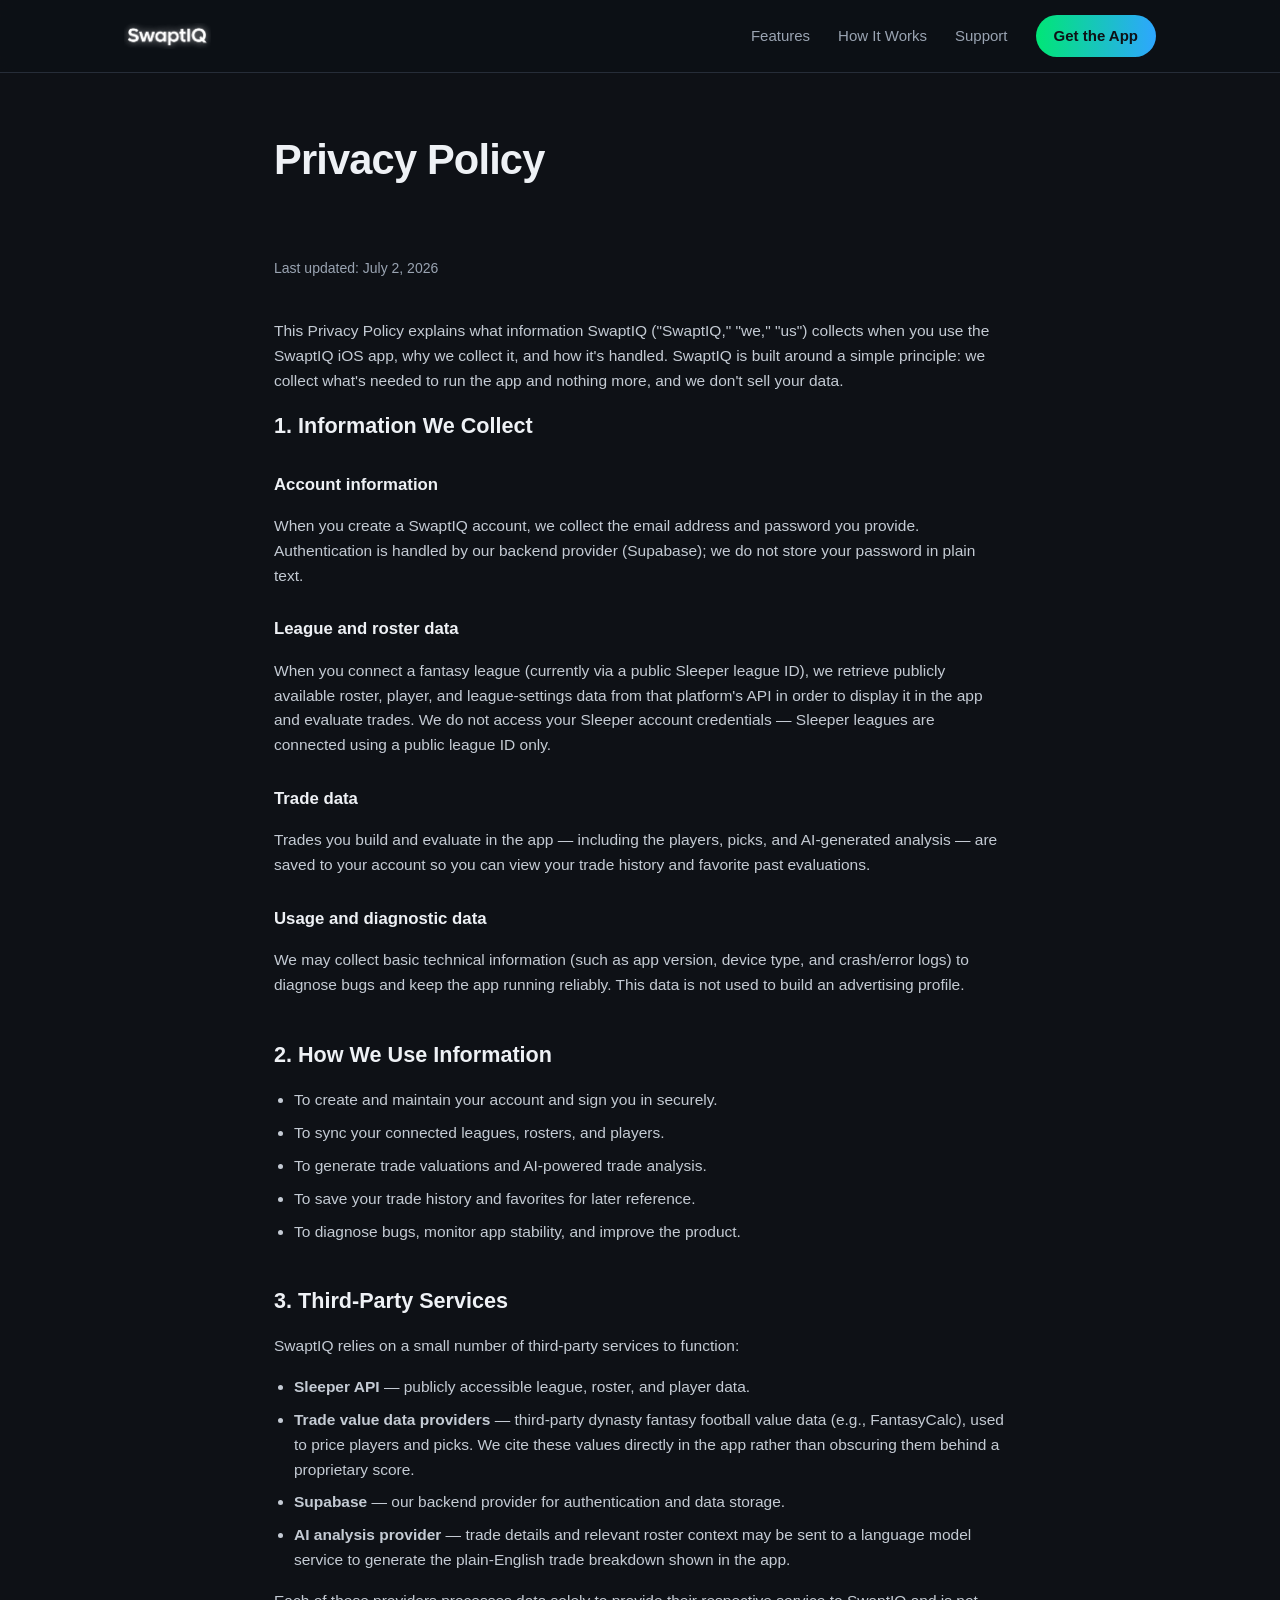
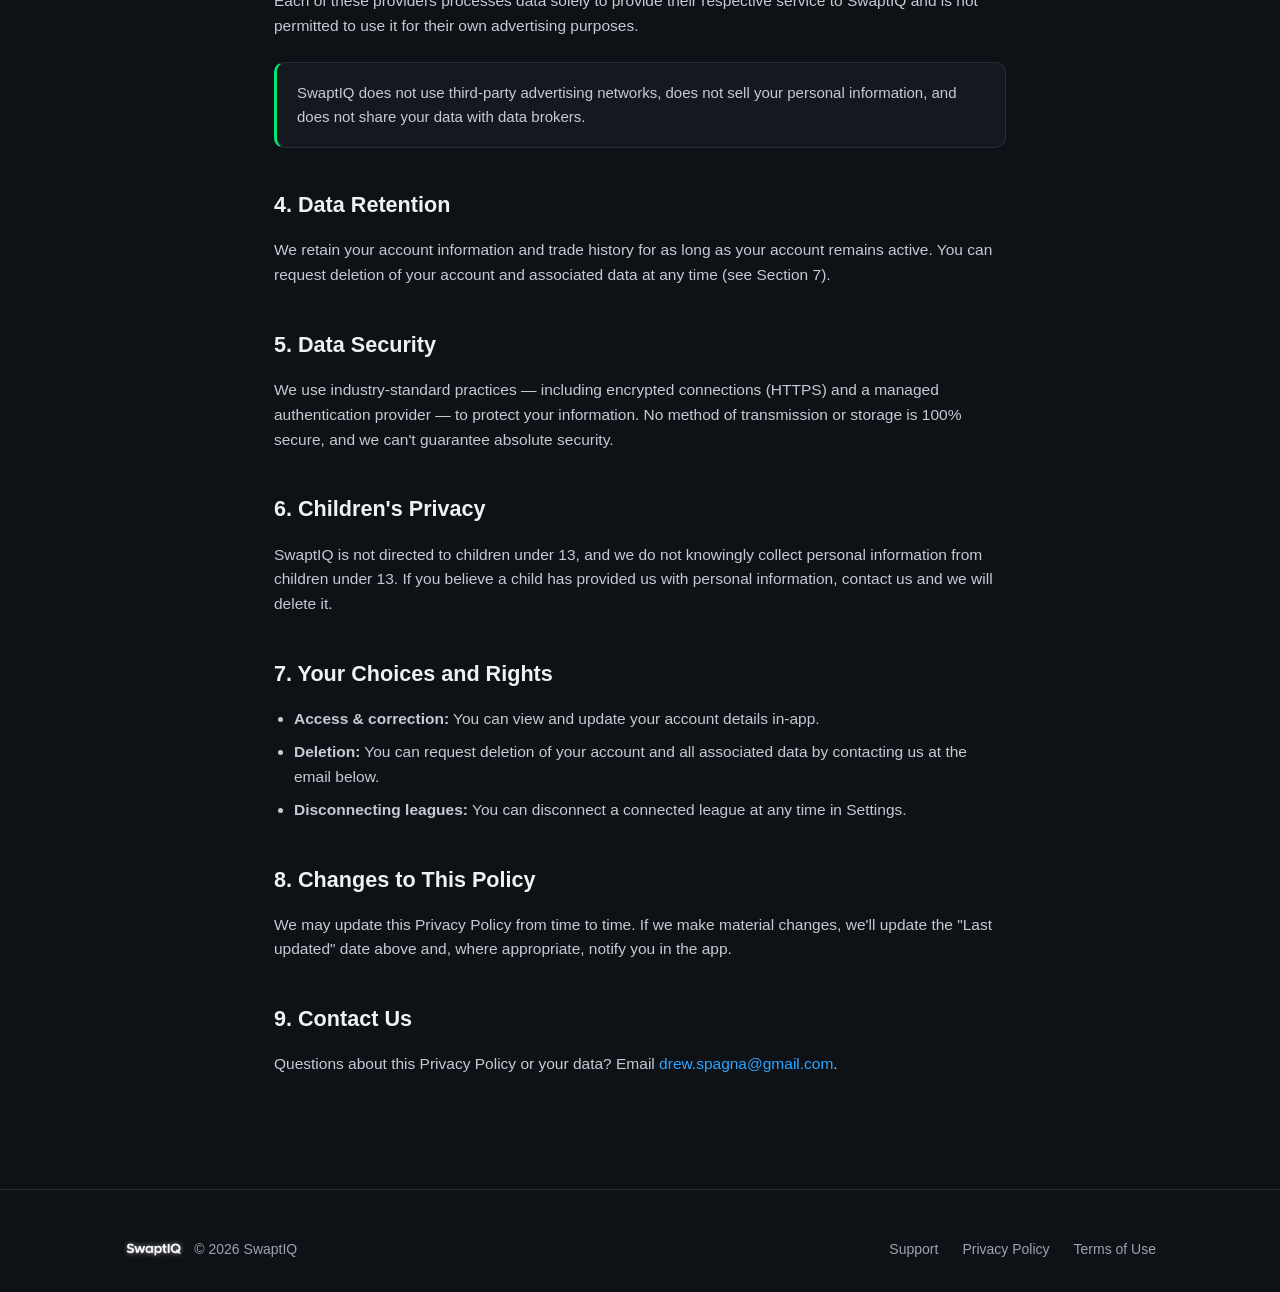
==== privacy.html @ cca64f05 "Initial site: landing, privacy, terms, support" ====
<!DOCTYPE html>
<html lang="en">
<head>
<meta charset="UTF-8">
<meta name="viewport" content="width=device-width, initial-scale=1.0">
<title>Privacy Policy — SwaptIQ</title>
<meta name="description" content="SwaptIQ's privacy policy: what data we collect, why, and how it's used.">
<link rel="icon" type="image/png" href="assets/favicon-32.png">
<link rel="apple-touch-icon" href="assets/apple-touch-icon.png">
<link rel="stylesheet" href="assets/style.css">
</head>
<body class="content-page">

<header class="site-header">
  <div class="wrap">
    <a class="brand" href="index.html">
      <img src="assets/logo-700.png" alt="SwaptIQ">
    </a>
    <nav class="nav-links">
      <a href="index.html#features">Features</a>
      <a href="index.html#how-it-works">How It Works</a>
      <a href="support.html">Support</a>
      <a href="index.html#download" class="cta">Get the App</a>
    </nav>
  </div>
</header>

<main>
  <section class="hero">
    <div class="wrap">
      <h1>Privacy Policy</h1>
    </div>
  </section>

  <div class="legal">
    <p class="updated">Last updated: July 2, 2026</p>

    <p>This Privacy Policy explains what information SwaptIQ ("SwaptIQ," "we," "us") collects when you use the SwaptIQ iOS app, why we collect it, and how it's handled. SwaptIQ is built around a simple principle: we collect what's needed to run the app and nothing more, and we don't sell your data.</p>

    <h2>1. Information We Collect</h2>

    <h3>Account information</h3>
    <p>When you create a SwaptIQ account, we collect the email address and password you provide. Authentication is handled by our backend provider (Supabase); we do not store your password in plain text.</p>

    <h3>League and roster data</h3>
    <p>When you connect a fantasy league (currently via a public Sleeper league ID), we retrieve publicly available roster, player, and league-settings data from that platform's API in order to display it in the app and evaluate trades. We do not access your Sleeper account credentials — Sleeper leagues are connected using a public league ID only.</p>

    <h3>Trade data</h3>
    <p>Trades you build and evaluate in the app — including the players, picks, and AI-generated analysis — are saved to your account so you can view your trade history and favorite past evaluations.</p>

    <h3>Usage and diagnostic data</h3>
    <p>We may collect basic technical information (such as app version, device type, and crash/error logs) to diagnose bugs and keep the app running reliably. This data is not used to build an advertising profile.</p>

    <h2>2. How We Use Information</h2>
    <ul>
      <li>To create and maintain your account and sign you in securely.</li>
      <li>To sync your connected leagues, rosters, and players.</li>
      <li>To generate trade valuations and AI-powered trade analysis.</li>
      <li>To save your trade history and favorites for later reference.</li>
      <li>To diagnose bugs, monitor app stability, and improve the product.</li>
    </ul>

    <h2>3. Third-Party Services</h2>
    <p>SwaptIQ relies on a small number of third-party services to function:</p>
    <ul>
      <li><strong>Sleeper API</strong> — publicly accessible league, roster, and player data.</li>
      <li><strong>Trade value data providers</strong> — third-party dynasty fantasy football value data (e.g., FantasyCalc), used to price players and picks. We cite these values directly in the app rather than obscuring them behind a proprietary score.</li>
      <li><strong>Supabase</strong> — our backend provider for authentication and data storage.</li>
      <li><strong>AI analysis provider</strong> — trade details and relevant roster context may be sent to a language model service to generate the plain-English trade breakdown shown in the app.</li>
    </ul>
    <p>Each of these providers processes data solely to provide their respective service to SwaptIQ and is not permitted to use it for their own advertising purposes.</p>

    <div class="callout">
      SwaptIQ does not use third-party advertising networks, does not sell your personal information, and does not share your data with data brokers.
    </div>

    <h2>4. Data Retention</h2>
    <p>We retain your account information and trade history for as long as your account remains active. You can request deletion of your account and associated data at any time (see Section 7).</p>

    <h2>5. Data Security</h2>
    <p>We use industry-standard practices — including encrypted connections (HTTPS) and a managed authentication provider — to protect your information. No method of transmission or storage is 100% secure, and we can't guarantee absolute security.</p>

    <h2>6. Children's Privacy</h2>
    <p>SwaptIQ is not directed to children under 13, and we do not knowingly collect personal information from children under 13. If you believe a child has provided us with personal information, contact us and we will delete it.</p>

    <h2>7. Your Choices and Rights</h2>
    <ul>
      <li><strong>Access &amp; correction:</strong> You can view and update your account details in-app.</li>
      <li><strong>Deletion:</strong> You can request deletion of your account and all associated data by contacting us at the email below.</li>
      <li><strong>Disconnecting leagues:</strong> You can disconnect a connected league at any time in Settings.</li>
    </ul>

    <h2>8. Changes to This Policy</h2>
    <p>We may update this Privacy Policy from time to time. If we make material changes, we'll update the "Last updated" date above and, where appropriate, notify you in the app.</p>

    <h2>9. Contact Us</h2>
    <p>Questions about this Privacy Policy or your data? Email <a href="mailto:drew.spagna@gmail.com">drew.spagna@gmail.com</a>.</p>
  </div>
</main>

<footer class="site-footer">
  <div class="wrap">
    <div class="footer-brand">
      <img src="assets/logo-700.png" alt="SwaptIQ">
      <span>© <span id="year"></span> SwaptIQ</span>
    </div>
    <div class="footer-links">
      <a href="support.html">Support</a>
      <a href="privacy.html">Privacy Policy</a>
      <a href="terms.html">Terms of Use</a>
    </div>
  </div>
</footer>

<script>document.getElementById('year').textContent = new Date().getFullYear();</script>
</body>
</html>
---- assets/style.css ----
/* SwaptIQ — shared site theme
   Palette pulled from Swaptiq/Views/BrandTheme.swift:
   ink #0E1116, green #00E676, cyan #2EA6FF */

:root {
  --ink: #0e1116;
  --ink-2: #141920;
  --ink-3: #1b212a;
  --line: #262d38;
  --text: #eef1f5;
  --text-dim: #9aa4b2;
  --green: #00e676;
  --cyan: #2ea6ff;
  --radius: 16px;
  --max: 1080px;
}

* { box-sizing: border-box; }

html { scroll-behavior: smooth; }

body {
  margin: 0;
  background: var(--ink);
  color: var(--text);
  font-family: -apple-system, BlinkMacSystemFont, "Segoe UI", Inter, Roboto, Helvetica, Arial, sans-serif;
  line-height: 1.6;
  -webkit-font-smoothing: antialiased;
}

a { color: var(--cyan); text-decoration: none; }
a:hover { text-decoration: underline; }

.wrap {
  max-width: var(--max);
  margin: 0 auto;
  padding: 0 24px;
}

.gradient-text {
  background: linear-gradient(90deg, var(--green), var(--cyan));
  -webkit-background-clip: text;
  background-clip: text;
  color: transparent;
}

/* Header */
.site-header {
  position: sticky;
  top: 0;
  z-index: 20;
  background: rgba(14, 17, 22, 0.85);
  backdrop-filter: saturate(140%) blur(10px);
  border-bottom: 1px solid var(--line);
}

.site-header .wrap {
  display: flex;
  align-items: center;
  justify-content: space-between;
  height: 72px;
}

.brand {
  display: flex;
  align-items: center;
  gap: 10px;
}

.brand img {
  height: 26px;
  width: auto;
  display: block;
}

.nav-links {
  display: flex;
  align-items: center;
  gap: 28px;
}

.nav-links a {
  color: var(--text-dim);
  font-size: 15px;
  font-weight: 500;
}

.nav-links a:hover { color: var(--text); text-decoration: none; }

.nav-links a.cta {
  color: var(--ink);
  background: linear-gradient(90deg, var(--green), var(--cyan));
  padding: 9px 18px;
  border-radius: 999px;
  font-weight: 700;
}
.nav-links a.cta:hover { opacity: .9; text-decoration: none; }

.menu-toggle { display: none; }

/* Hero */
.hero {
  position: relative;
  padding: 96px 0 72px;
  text-align: center;
  overflow: hidden;
  background-image:
    radial-gradient(60% 60% at 50% 0%, rgba(0,230,118,0.10) 0%, rgba(0,230,118,0) 70%),
    url("aurora-dark.webp");
  background-size: cover;
  background-position: top center;
}

.eyebrow {
  display: inline-block;
  font-size: 13px;
  font-weight: 700;
  letter-spacing: 0.08em;
  text-transform: uppercase;
  color: var(--green);
  border: 1px solid rgba(0,230,118,0.35);
  background: rgba(0,230,118,0.08);
  padding: 6px 14px;
  border-radius: 999px;
  margin-bottom: 24px;
}

.hero h1 {
  font-size: clamp(2.2rem, 5vw, 3.6rem);
  line-height: 1.1;
  font-weight: 800;
  margin: 0 0 20px;
  letter-spacing: -0.02em;
}

.hero p.sub {
  font-size: clamp(1.05rem, 2vw, 1.25rem);
  color: var(--text-dim);
  max-width: 640px;
  margin: 0 auto 36px;
}

.btn-row {
  display: flex;
  gap: 16px;
  justify-content: center;
  flex-wrap: wrap;
  margin-bottom: 20px;
}

.btn {
  display: inline-flex;
  align-items: center;
  gap: 8px;
  padding: 14px 26px;
  border-radius: 12px;
  font-weight: 700;
  font-size: 16px;
}

.btn-primary {
  background: linear-gradient(90deg, var(--green), var(--cyan));
  color: var(--ink);
}
.btn-primary:hover { text-decoration: none; opacity: .92; }

.btn-secondary {
  background: transparent;
  color: var(--text);
  border: 1px solid var(--line);
}
.btn-secondary:hover { text-decoration: none; border-color: var(--cyan); }

.hero-note {
  color: var(--text-dim);
  font-size: 14px;
}

/* Sections */
section { padding: 72px 0; }

.section-head {
  text-align: center;
  max-width: 640px;
  margin: 0 auto 48px;
}

.section-head h2 {
  font-size: clamp(1.7rem, 3vw, 2.3rem);
  margin: 0 0 14px;
  font-weight: 800;
  letter-spacing: -0.01em;
}

.section-head p {
  color: var(--text-dim);
  margin: 0;
}

.grid-3 {
  display: grid;
  grid-template-columns: repeat(3, 1fr);
  gap: 20px;
}

.grid-2 {
  display: grid;
  grid-template-columns: repeat(2, 1fr);
  gap: 20px;
}

.card {
  background: var(--ink-2);
  border: 1px solid var(--line);
  border-radius: var(--radius);
  padding: 28px;
}

.card .icon {
  width: 44px;
  height: 44px;
  border-radius: 12px;
  display: flex;
  align-items: center;
  justify-content: center;
  font-size: 22px;
  margin-bottom: 16px;
  background: linear-gradient(135deg, rgba(0,230,118,0.18), rgba(46,166,255,0.18));
  border: 1px solid rgba(0,230,118,0.25);
}

.card h3 {
  margin: 0 0 10px;
  font-size: 18px;
  font-weight: 700;
}

.card p {
  margin: 0;
  color: var(--text-dim);
  font-size: 15px;
}

/* How it works / steps */
.steps {
  counter-reset: step;
  display: grid;
  grid-template-columns: repeat(3, 1fr);
  gap: 20px;
}

.step {
  position: relative;
  padding: 28px 24px 24px;
  background: var(--ink-2);
  border: 1px solid var(--line);
  border-radius: var(--radius);
}

.step .num {
  display: inline-flex;
  align-items: center;
  justify-content: center;
  width: 34px;
  height: 34px;
  border-radius: 50%;
  font-weight: 800;
  color: var(--ink);
  background: linear-gradient(90deg, var(--green), var(--cyan));
  margin-bottom: 16px;
}

.step h3 { margin: 0 0 8px; font-size: 17px; }
.step p { margin: 0; color: var(--text-dim); font-size: 15px; }

/* Trust band */
.trust {
  border-top: 1px solid var(--line);
  border-bottom: 1px solid var(--line);
  background: var(--ink-2);
}

.trust .wrap {
  display: flex;
  align-items: center;
  gap: 28px;
  flex-wrap: wrap;
  justify-content: center;
  text-align: center;
}

.trust-item {
  color: var(--text-dim);
  font-size: 14px;
  display: flex;
  align-items: center;
  gap: 8px;
}

.trust-item strong { color: var(--text); }

/* CTA band */
.cta-band {
  text-align: center;
  padding: 80px 0;
}

.cta-band h2 {
  font-size: clamp(1.6rem, 3vw, 2.2rem);
  margin: 0 0 16px;
  font-weight: 800;
}

.cta-band p { color: var(--text-dim); margin: 0 0 32px; }

/* Legal / content pages */
.content-page .hero {
  padding: 64px 0 40px;
  background-image: none;
  text-align: left;
}

.content-page .hero .wrap { max-width: 780px; }

.content-page h1 { font-size: clamp(2rem, 4vw, 2.6rem); }

.legal {
  max-width: 780px;
  margin: 0 auto;
  padding: 0 24px 96px;
}

.legal .updated {
  color: var(--text-dim);
  font-size: 14px;
  margin-bottom: 40px;
}

.legal h2 {
  font-size: 1.35rem;
  margin: 40px 0 14px;
  font-weight: 700;
}

.legal h2:first-of-type { margin-top: 0; }

.legal h3 {
  font-size: 1.05rem;
  margin: 28px 0 10px;
}

.legal p, .legal li {
  color: #c4cbd4;
  font-size: 15.5px;
}

.legal ul { padding-left: 20px; }
.legal li { margin-bottom: 8px; }

.legal a { color: var(--cyan); }

.callout {
  background: var(--ink-2);
  border: 1px solid var(--line);
  border-left: 3px solid var(--green);
  border-radius: 10px;
  padding: 18px 20px;
  margin: 24px 0;
  font-size: 15px;
  color: #c4cbd4;
}

/* Support page */
.faq-item {
  background: var(--ink-2);
  border: 1px solid var(--line);
  border-radius: var(--radius);
  padding: 22px 26px;
  margin-bottom: 14px;
}

.faq-item h3 {
  margin: 0 0 8px;
  font-size: 17px;
}

.faq-item p {
  margin: 0;
  color: var(--text-dim);
  font-size: 15px;
}

.contact-card {
  background: linear-gradient(135deg, rgba(0,230,118,0.10), rgba(46,166,255,0.10));
  border: 1px solid rgba(0,230,118,0.25);
  border-radius: var(--radius);
  padding: 36px;
  text-align: center;
}

.contact-card h2 { margin: 0 0 10px; }
.contact-card p { color: var(--text-dim); margin: 0 0 24px; }

/* Footer */
.site-footer {
  border-top: 1px solid var(--line);
  padding: 48px 0 32px;
}

.site-footer .wrap {
  display: flex;
  align-items: center;
  justify-content: space-between;
  flex-wrap: wrap;
  gap: 20px;
}

.footer-brand {
  display: flex;
  align-items: center;
  gap: 10px;
  color: var(--text-dim);
  font-size: 14px;
}

.footer-brand img { height: 18px; }

.footer-links {
  display: flex;
  gap: 24px;
  flex-wrap: wrap;
}

.footer-links a {
  color: var(--text-dim);
  font-size: 14px;
}
.footer-links a:hover { color: var(--text); }

.footer-copy {
  width: 100%;
  text-align: center;
  color: #5c6472;
  font-size: 13px;
  margin-top: 24px;
}

/* Mobile */
@media (max-width: 820px) {
  .grid-3, .steps, .grid-2 { grid-template-columns: 1fr; }

  .nav-links { display: none; }

  .site-footer .wrap { flex-direction: column; text-align: center; }
  .footer-links { justify-content: center; }
}
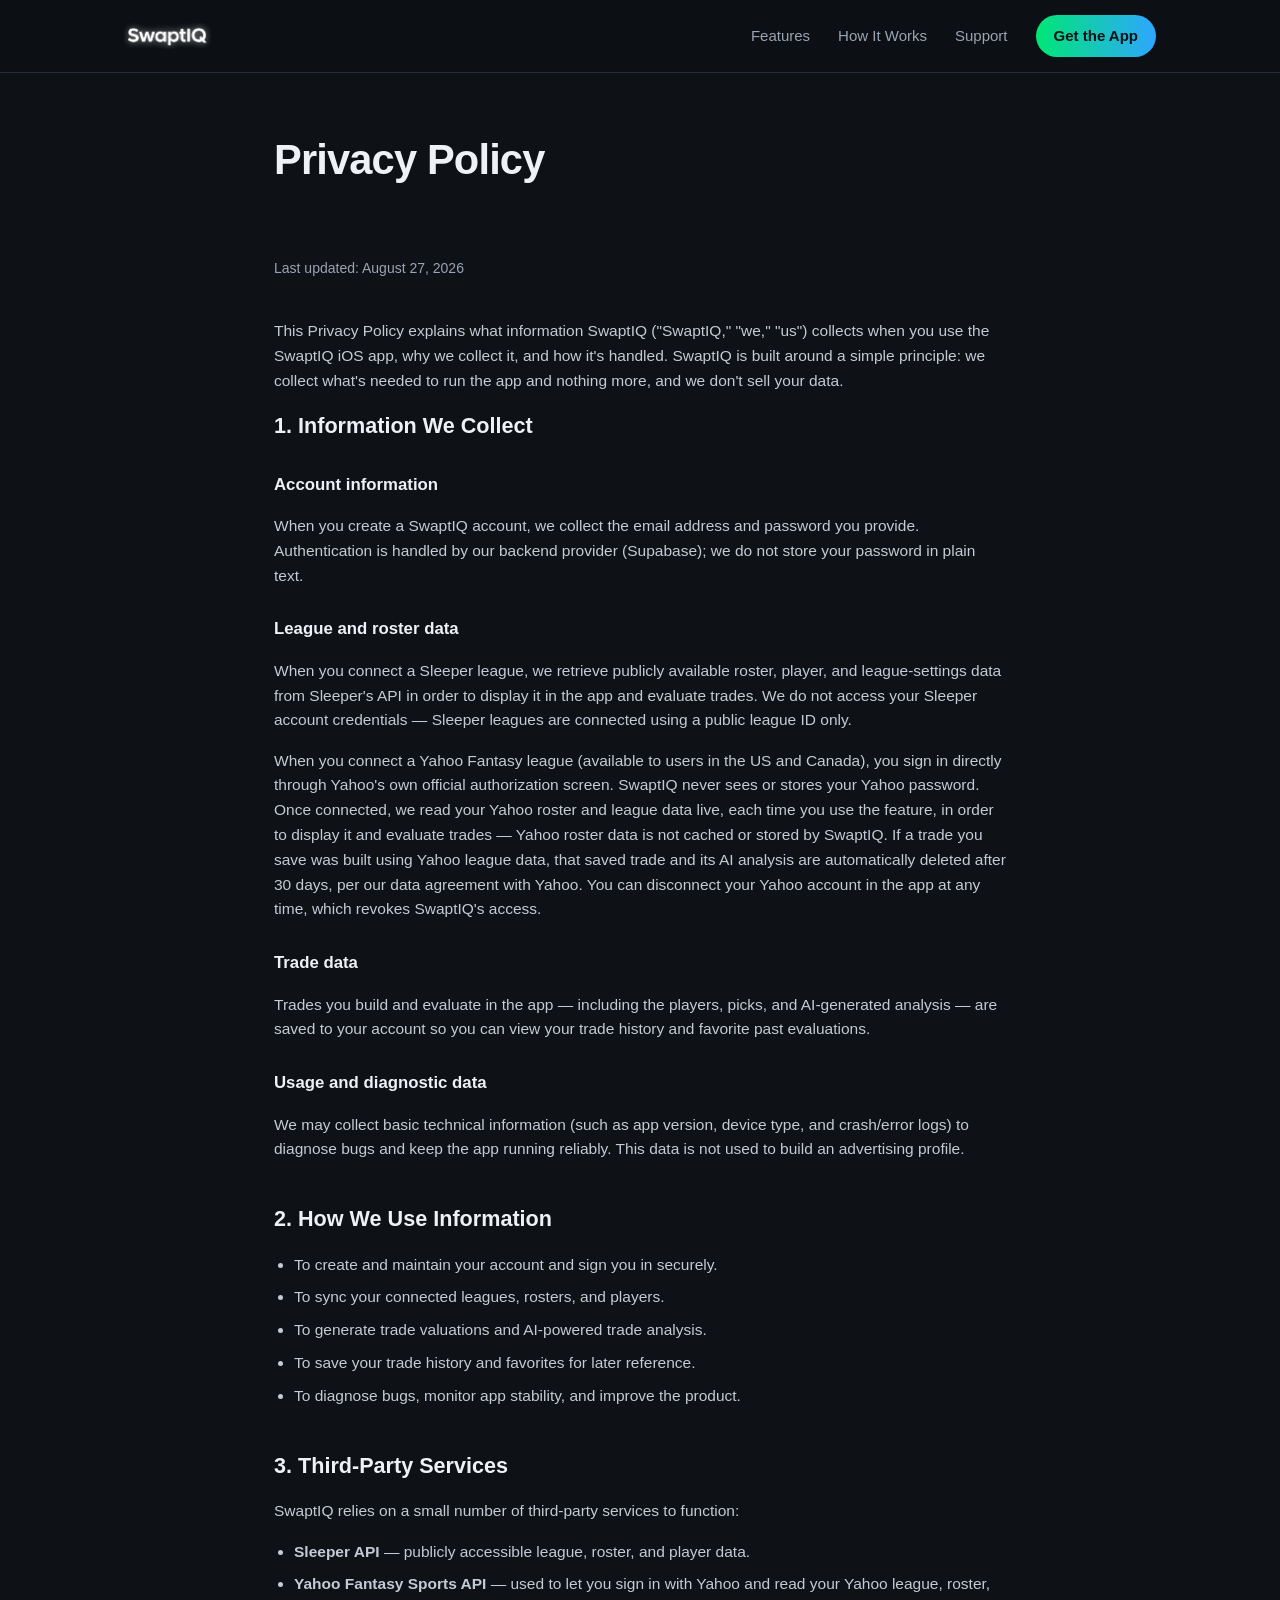
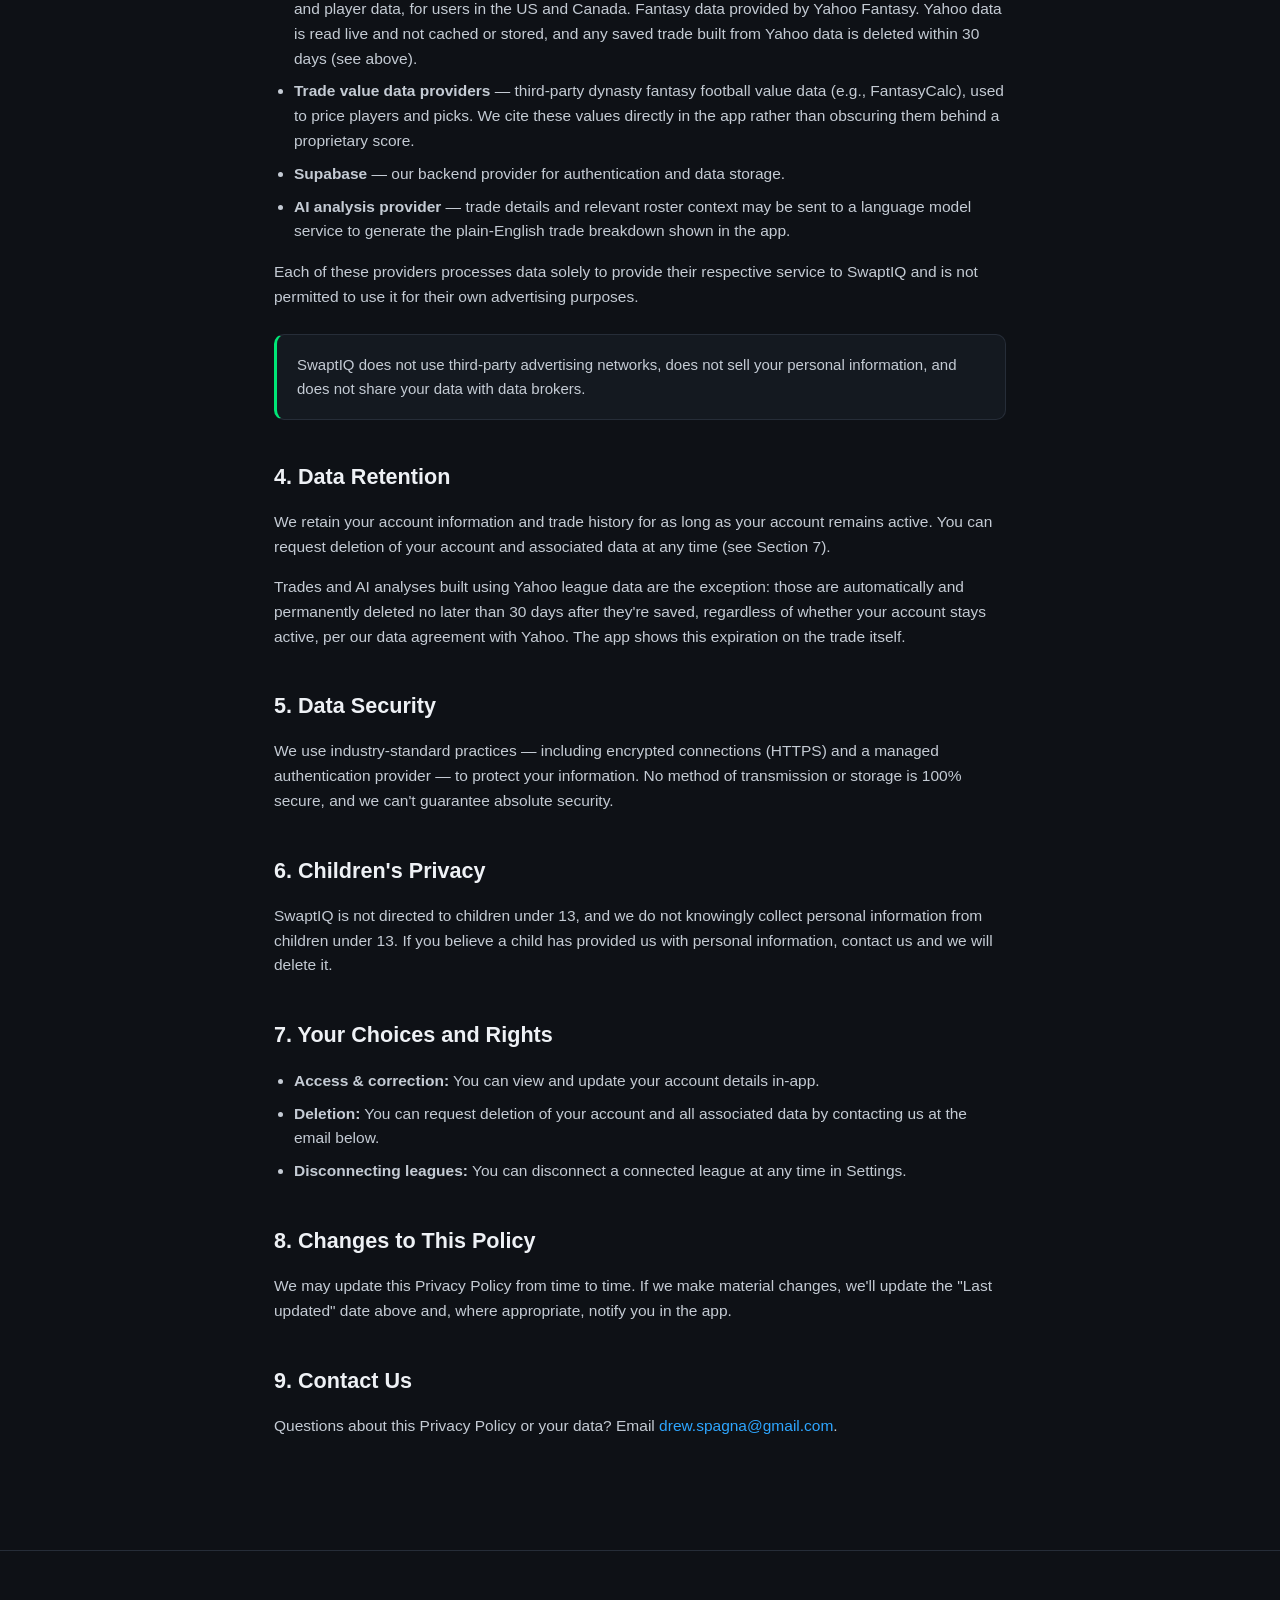
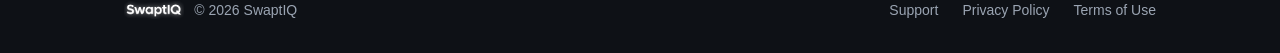
==== commit ddee5279: "Update site copy, privacy policy, and terms for live Yahoo integration and League Power Rankings" ====
--- a/privacy.html
+++ b/privacy.html
@@ -33,7 +33,7 @@
   </section>
 
   <div class="legal">
-    <p class="updated">Last updated: July 2, 2026</p>
+    <p class="updated">Last updated: August 27, 2026</p>
 
     <p>This Privacy Policy explains what information SwaptIQ ("SwaptIQ," "we," "us") collects when you use the SwaptIQ iOS app, why we collect it, and how it's handled. SwaptIQ is built around a simple principle: we collect what's needed to run the app and nothing more, and we don't sell your data.</p>
 
@@ -43,7 +43,8 @@
     <p>When you create a SwaptIQ account, we collect the email address and password you provide. Authentication is handled by our backend provider (Supabase); we do not store your password in plain text.</p>
 
     <h3>League and roster data</h3>
-    <p>When you connect a fantasy league (currently via a public Sleeper league ID), we retrieve publicly available roster, player, and league-settings data from that platform's API in order to display it in the app and evaluate trades. We do not access your Sleeper account credentials — Sleeper leagues are connected using a public league ID only.</p>
+    <p>When you connect a Sleeper league, we retrieve publicly available roster, player, and league-settings data from Sleeper's API in order to display it in the app and evaluate trades. We do not access your Sleeper account credentials — Sleeper leagues are connected using a public league ID only.</p>
+    <p>When you connect a Yahoo Fantasy league (available to users in the US and Canada), you sign in directly through Yahoo's own official authorization screen. SwaptIQ never sees or stores your Yahoo password. Once connected, we read your Yahoo roster and league data live, each time you use the feature, in order to display it and evaluate trades — Yahoo roster data is not cached or stored by SwaptIQ. If a trade you save was built using Yahoo league data, that saved trade and its AI analysis are automatically deleted after 30 days, per our data agreement with Yahoo. You can disconnect your Yahoo account in the app at any time, which revokes SwaptIQ's access.</p>
 
     <h3>Trade data</h3>
     <p>Trades you build and evaluate in the app — including the players, picks, and AI-generated analysis — are saved to your account so you can view your trade history and favorite past evaluations.</p>
@@ -64,6 +65,7 @@
     <p>SwaptIQ relies on a small number of third-party services to function:</p>
     <ul>
       <li><strong>Sleeper API</strong> — publicly accessible league, roster, and player data.</li>
+      <li><strong>Yahoo Fantasy Sports API</strong> — used to let you sign in with Yahoo and read your Yahoo league, roster, and player data, for users in the US and Canada. Fantasy data provided by Yahoo Fantasy. Yahoo data is read live and not cached or stored, and any saved trade built from Yahoo data is deleted within 30 days (see above).</li>
       <li><strong>Trade value data providers</strong> — third-party dynasty fantasy football value data (e.g., FantasyCalc), used to price players and picks. We cite these values directly in the app rather than obscuring them behind a proprietary score.</li>
       <li><strong>Supabase</strong> — our backend provider for authentication and data storage.</li>
       <li><strong>AI analysis provider</strong> — trade details and relevant roster context may be sent to a language model service to generate the plain-English trade breakdown shown in the app.</li>
@@ -76,6 +78,7 @@
 
     <h2>4. Data Retention</h2>
     <p>We retain your account information and trade history for as long as your account remains active. You can request deletion of your account and associated data at any time (see Section 7).</p>
+    <p>Trades and AI analyses built using Yahoo league data are the exception: those are automatically and permanently deleted no later than 30 days after they're saved, regardless of whether your account stays active, per our data agreement with Yahoo. The app shows this expiration on the trade itself.</p>
 
     <h2>5. Data Security</h2>
     <p>We use industry-standard practices — including encrypted connections (HTTPS) and a managed authentication provider — to protect your information. No method of transmission or storage is 100% secure, and we can't guarantee absolute security.</p>
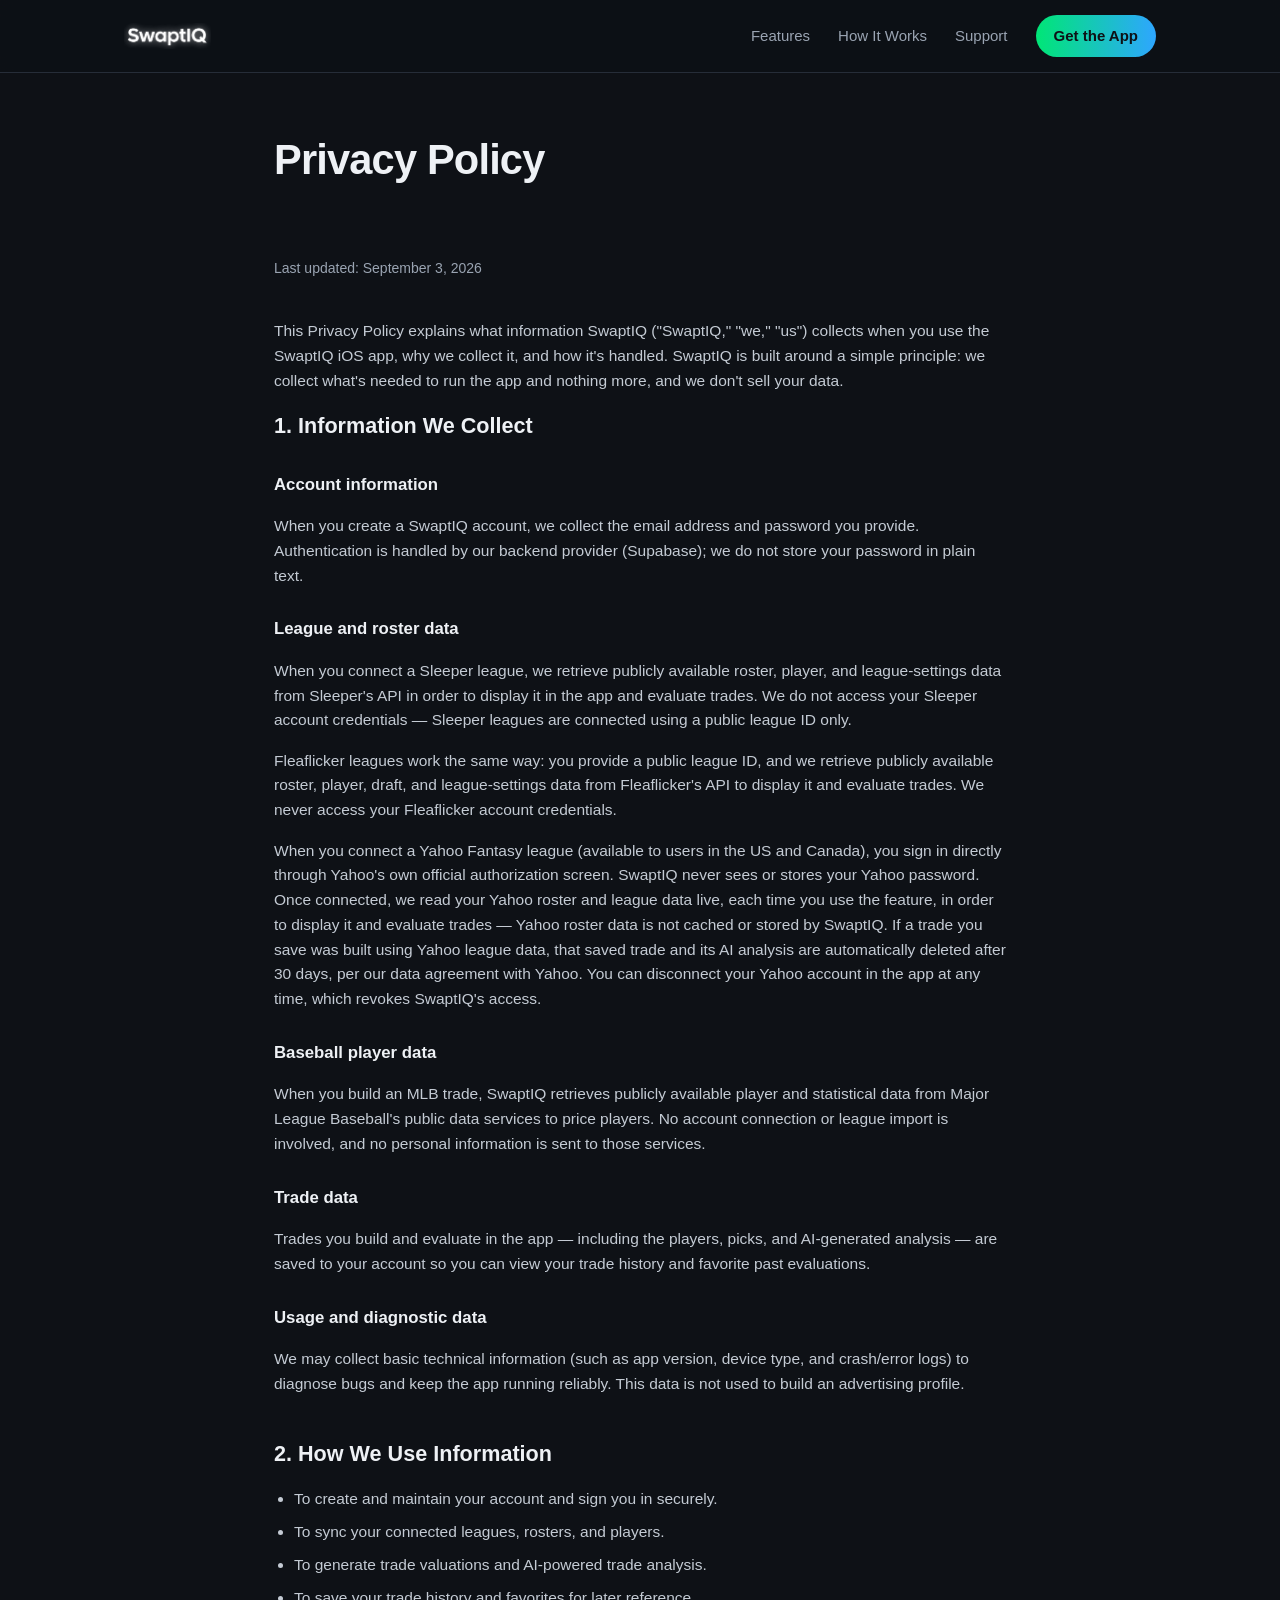
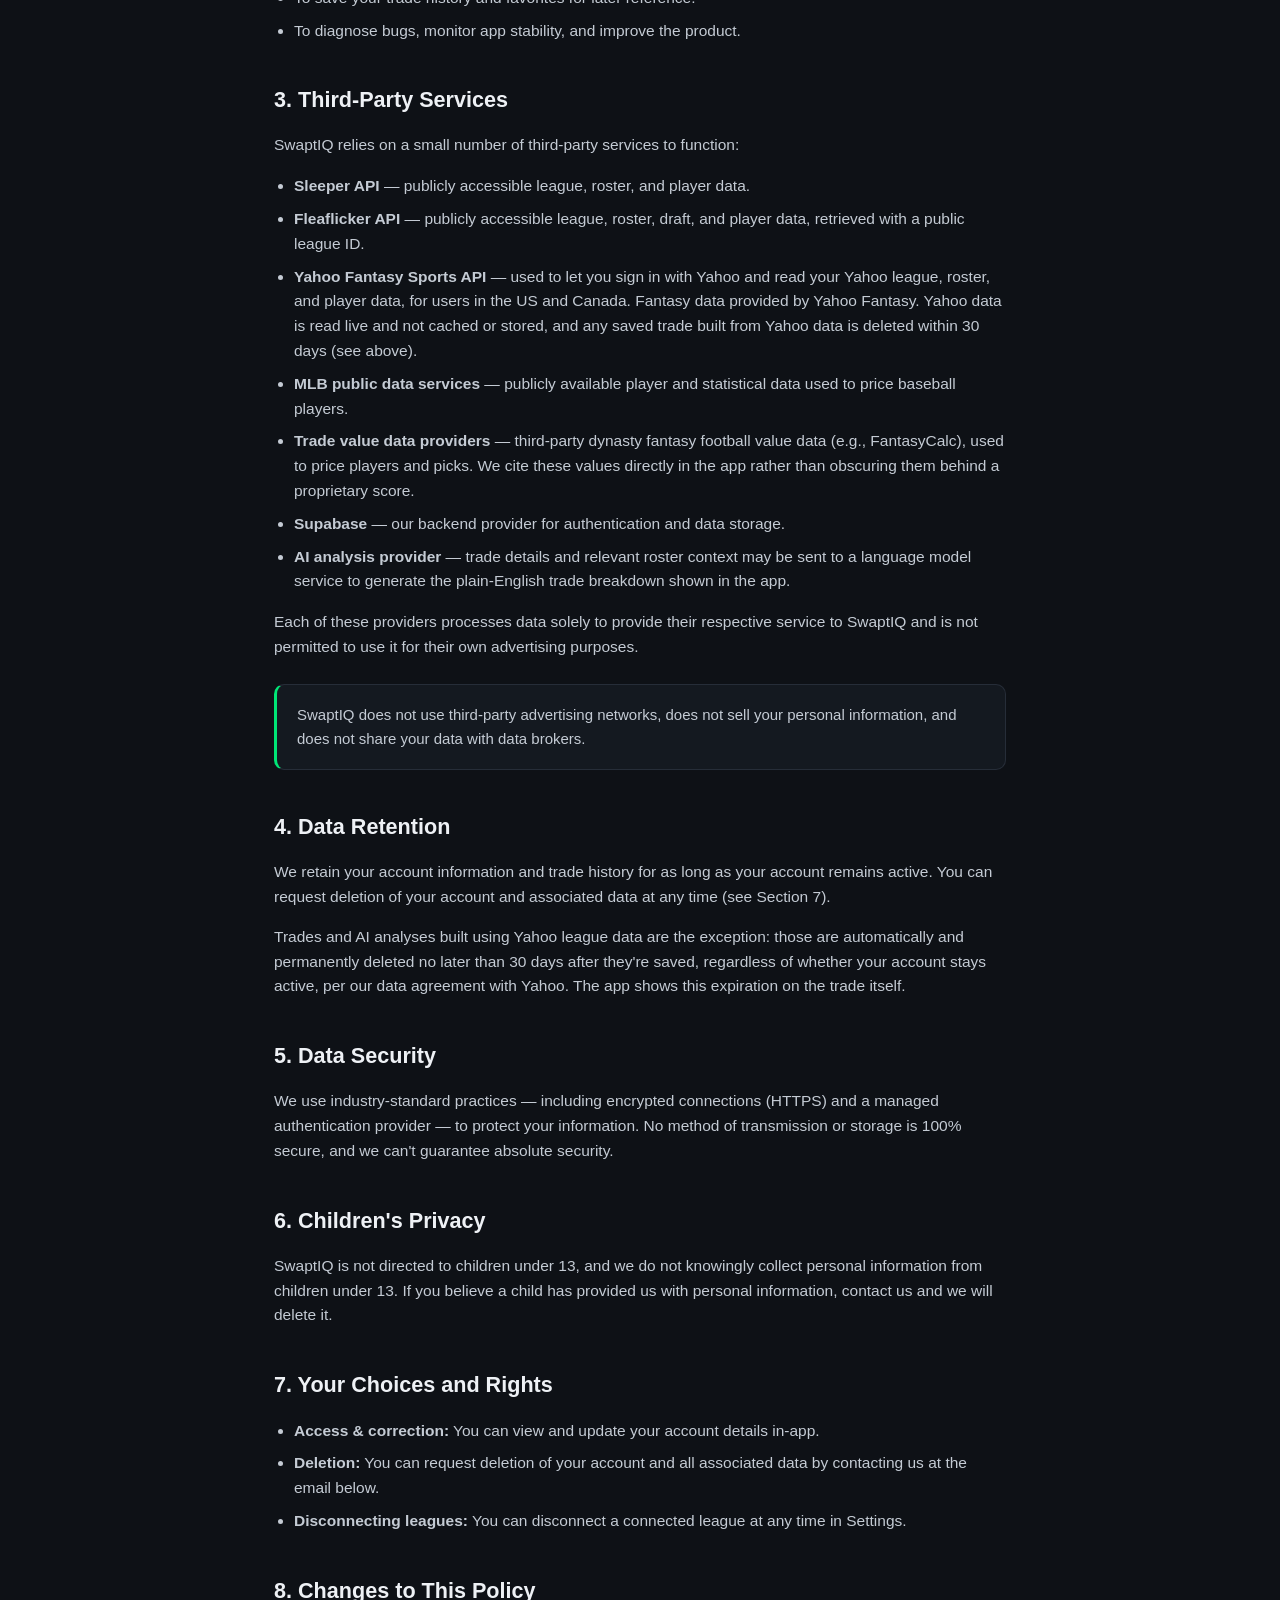
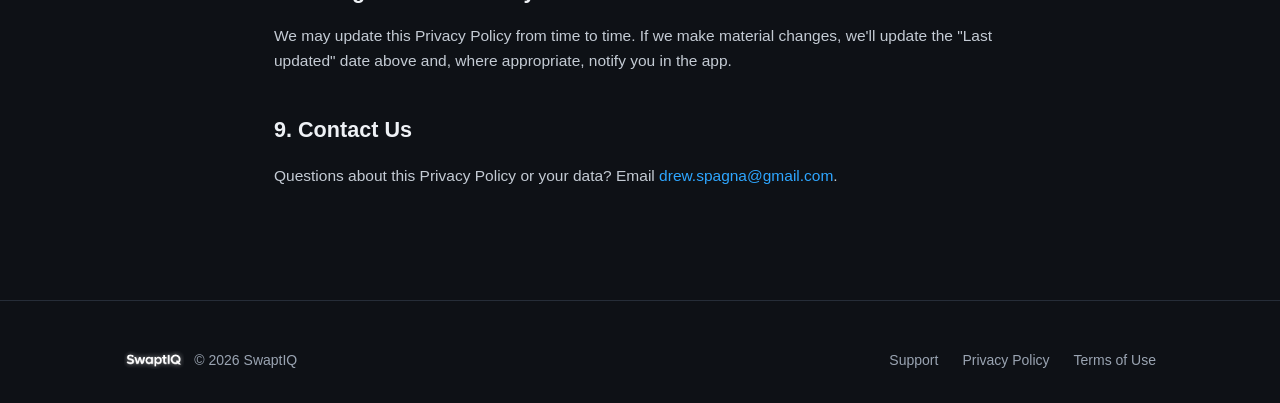
==== commit 8a3ce584: "Add Fleaflicker and MLB to site copy, privacy policy, and terms" ====
--- a/privacy.html
+++ b/privacy.html
@@ -33,7 +33,7 @@
   </section>
 
   <div class="legal">
-    <p class="updated">Last updated: August 27, 2026</p>
+    <p class="updated">Last updated: September 3, 2026</p>
 
     <p>This Privacy Policy explains what information SwaptIQ ("SwaptIQ," "we," "us") collects when you use the SwaptIQ iOS app, why we collect it, and how it's handled. SwaptIQ is built around a simple principle: we collect what's needed to run the app and nothing more, and we don't sell your data.</p>
 
@@ -44,7 +44,11 @@
 
     <h3>League and roster data</h3>
     <p>When you connect a Sleeper league, we retrieve publicly available roster, player, and league-settings data from Sleeper's API in order to display it in the app and evaluate trades. We do not access your Sleeper account credentials — Sleeper leagues are connected using a public league ID only.</p>
+    <p>Fleaflicker leagues work the same way: you provide a public league ID, and we retrieve publicly available roster, player, draft, and league-settings data from Fleaflicker's API to display it and evaluate trades. We never access your Fleaflicker account credentials.</p>
     <p>When you connect a Yahoo Fantasy league (available to users in the US and Canada), you sign in directly through Yahoo's own official authorization screen. SwaptIQ never sees or stores your Yahoo password. Once connected, we read your Yahoo roster and league data live, each time you use the feature, in order to display it and evaluate trades — Yahoo roster data is not cached or stored by SwaptIQ. If a trade you save was built using Yahoo league data, that saved trade and its AI analysis are automatically deleted after 30 days, per our data agreement with Yahoo. You can disconnect your Yahoo account in the app at any time, which revokes SwaptIQ's access.</p>
+
+    <h3>Baseball player data</h3>
+    <p>When you build an MLB trade, SwaptIQ retrieves publicly available player and statistical data from Major League Baseball's public data services to price players. No account connection or league import is involved, and no personal information is sent to those services.</p>
 
     <h3>Trade data</h3>
     <p>Trades you build and evaluate in the app — including the players, picks, and AI-generated analysis — are saved to your account so you can view your trade history and favorite past evaluations.</p>
@@ -65,7 +69,9 @@
     <p>SwaptIQ relies on a small number of third-party services to function:</p>
     <ul>
       <li><strong>Sleeper API</strong> — publicly accessible league, roster, and player data.</li>
+      <li><strong>Fleaflicker API</strong> — publicly accessible league, roster, draft, and player data, retrieved with a public league ID.</li>
       <li><strong>Yahoo Fantasy Sports API</strong> — used to let you sign in with Yahoo and read your Yahoo league, roster, and player data, for users in the US and Canada. Fantasy data provided by Yahoo Fantasy. Yahoo data is read live and not cached or stored, and any saved trade built from Yahoo data is deleted within 30 days (see above).</li>
+      <li><strong>MLB public data services</strong> — publicly available player and statistical data used to price baseball players.</li>
       <li><strong>Trade value data providers</strong> — third-party dynasty fantasy football value data (e.g., FantasyCalc), used to price players and picks. We cite these values directly in the app rather than obscuring them behind a proprietary score.</li>
       <li><strong>Supabase</strong> — our backend provider for authentication and data storage.</li>
       <li><strong>AI analysis provider</strong> — trade details and relevant roster context may be sent to a language model service to generate the plain-English trade breakdown shown in the app.</li>
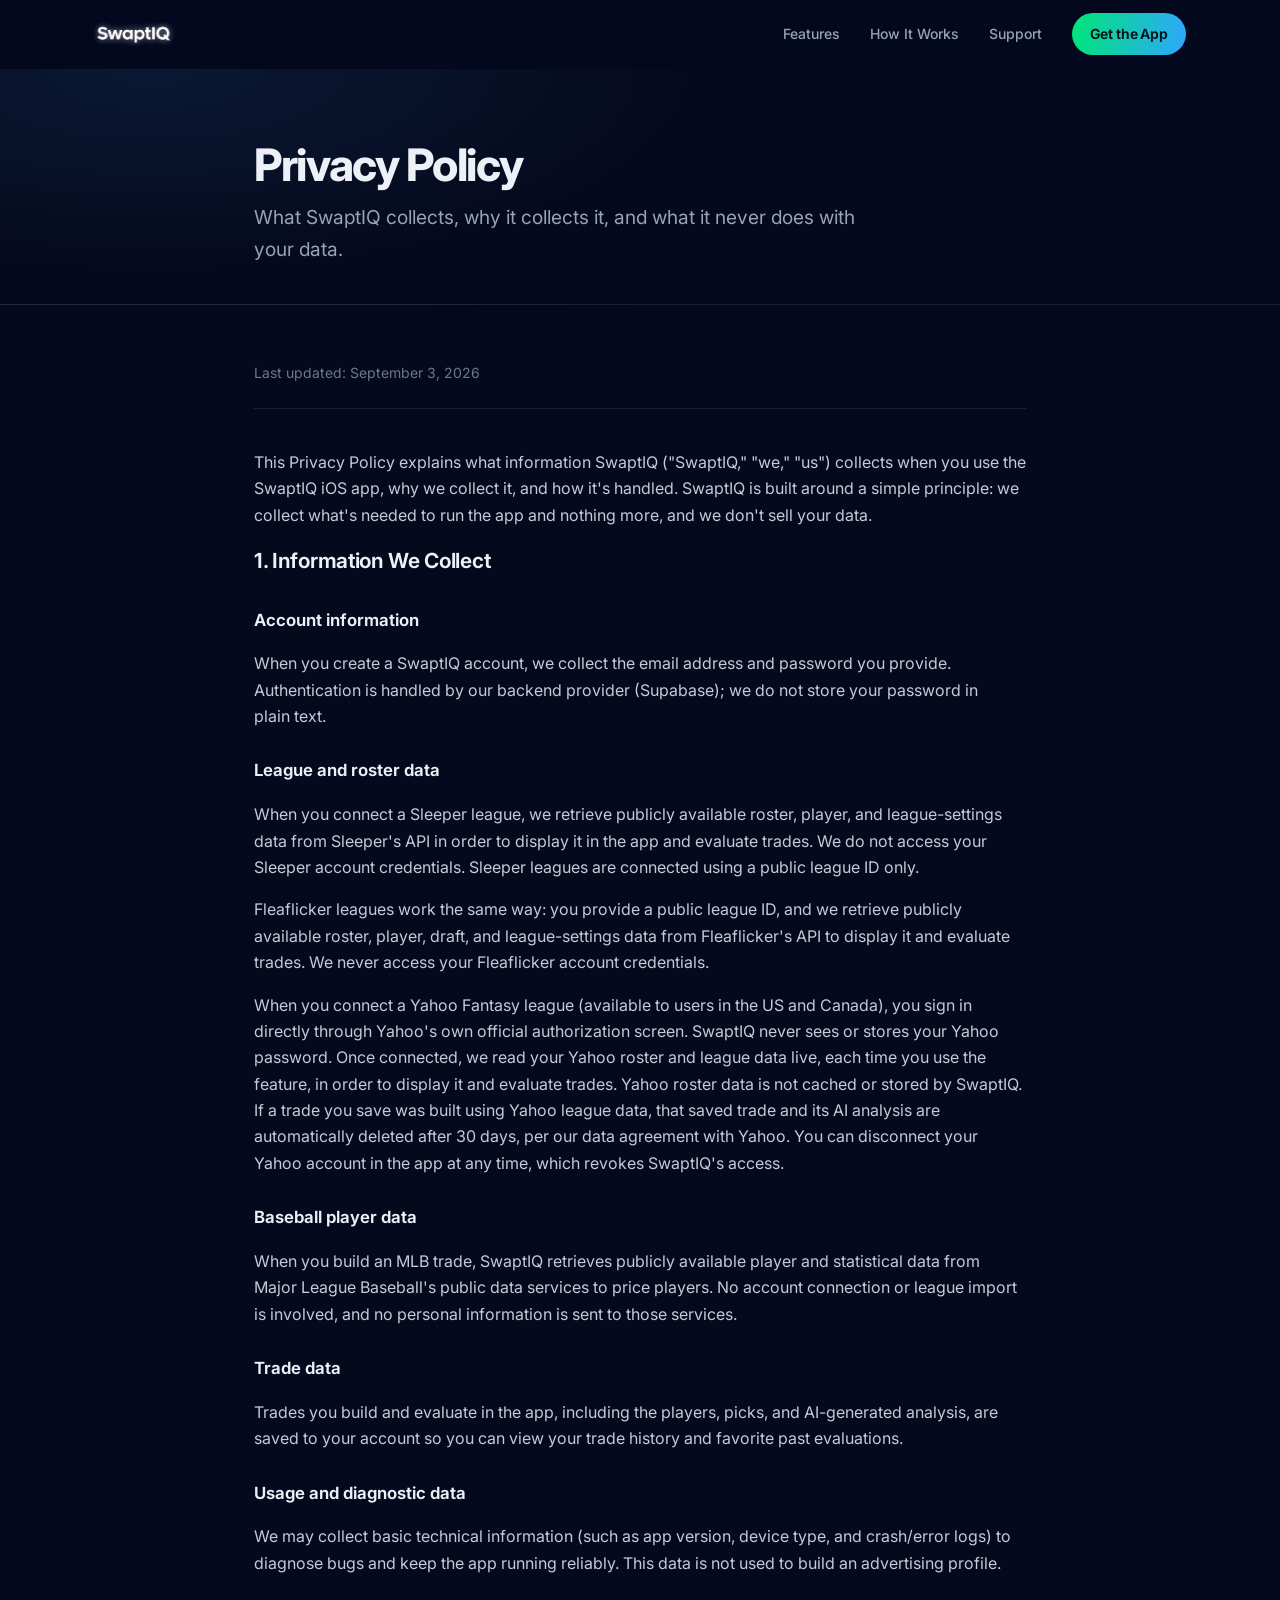
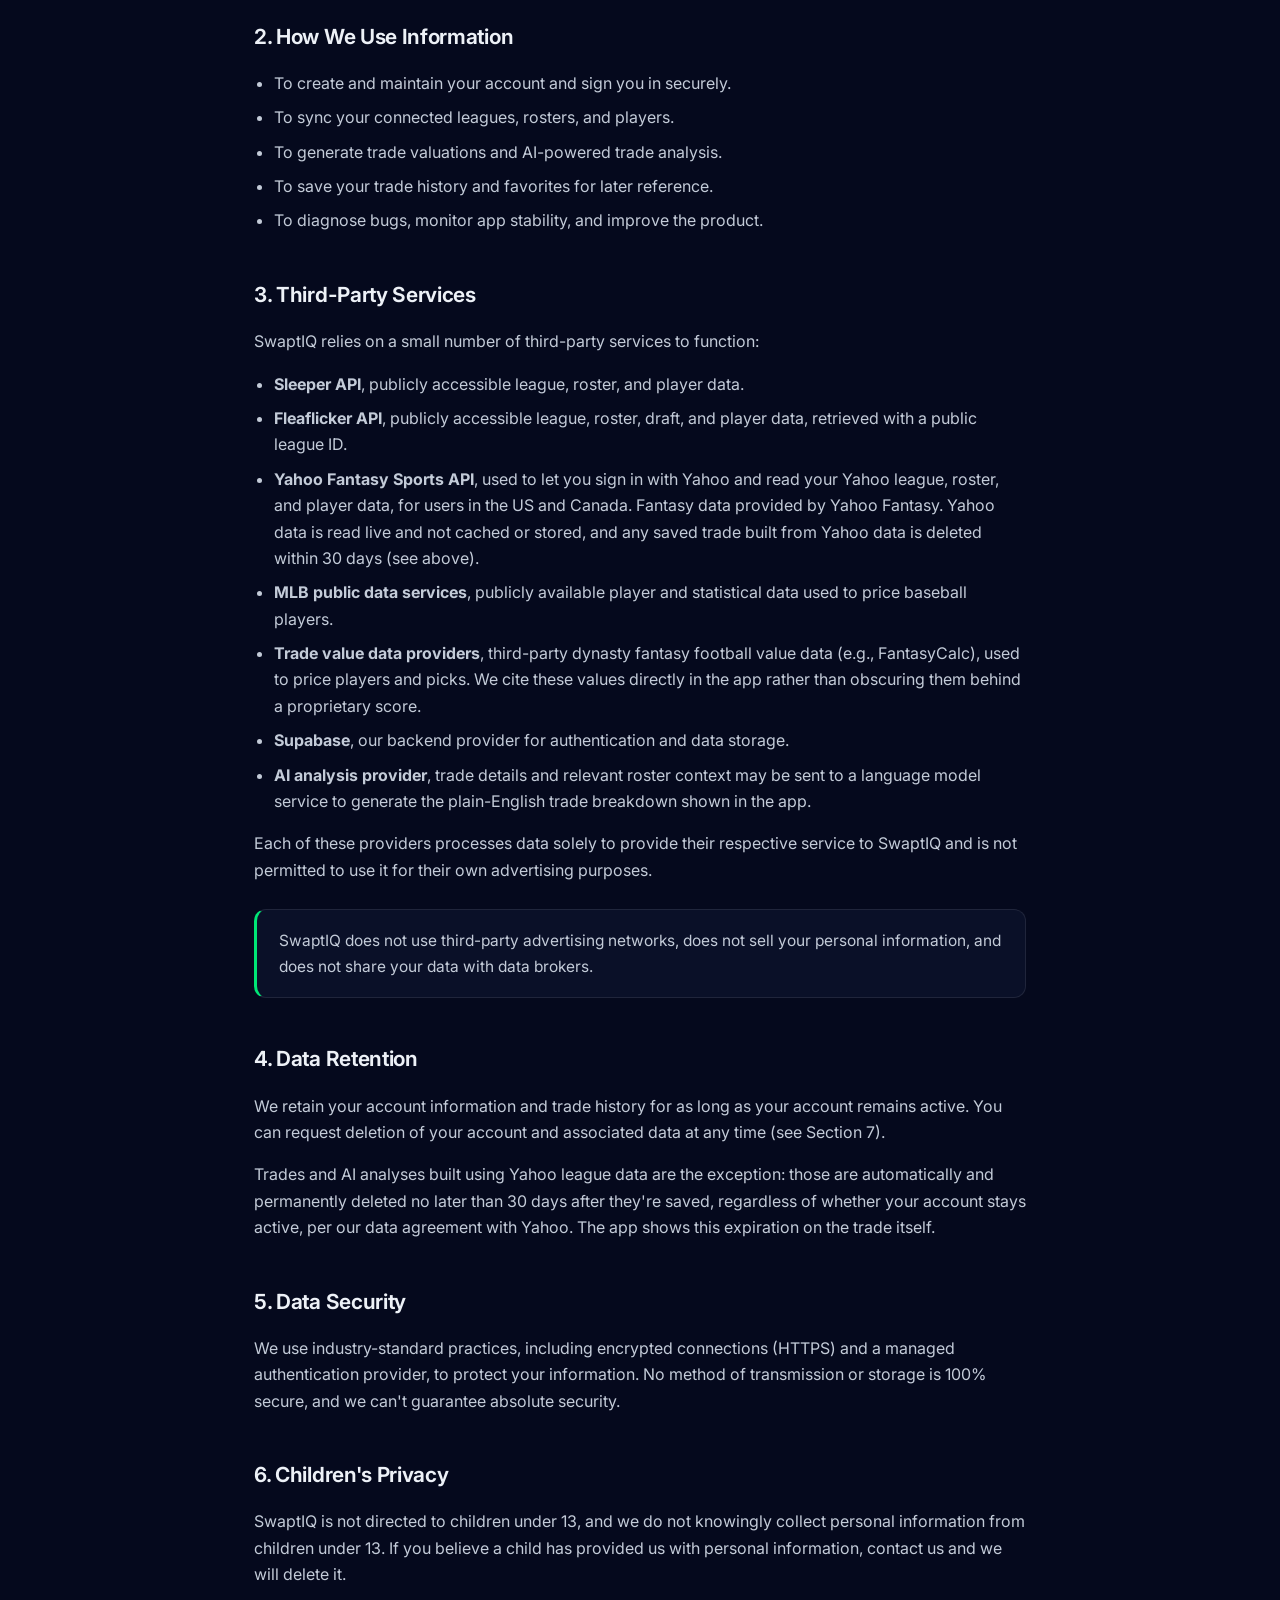
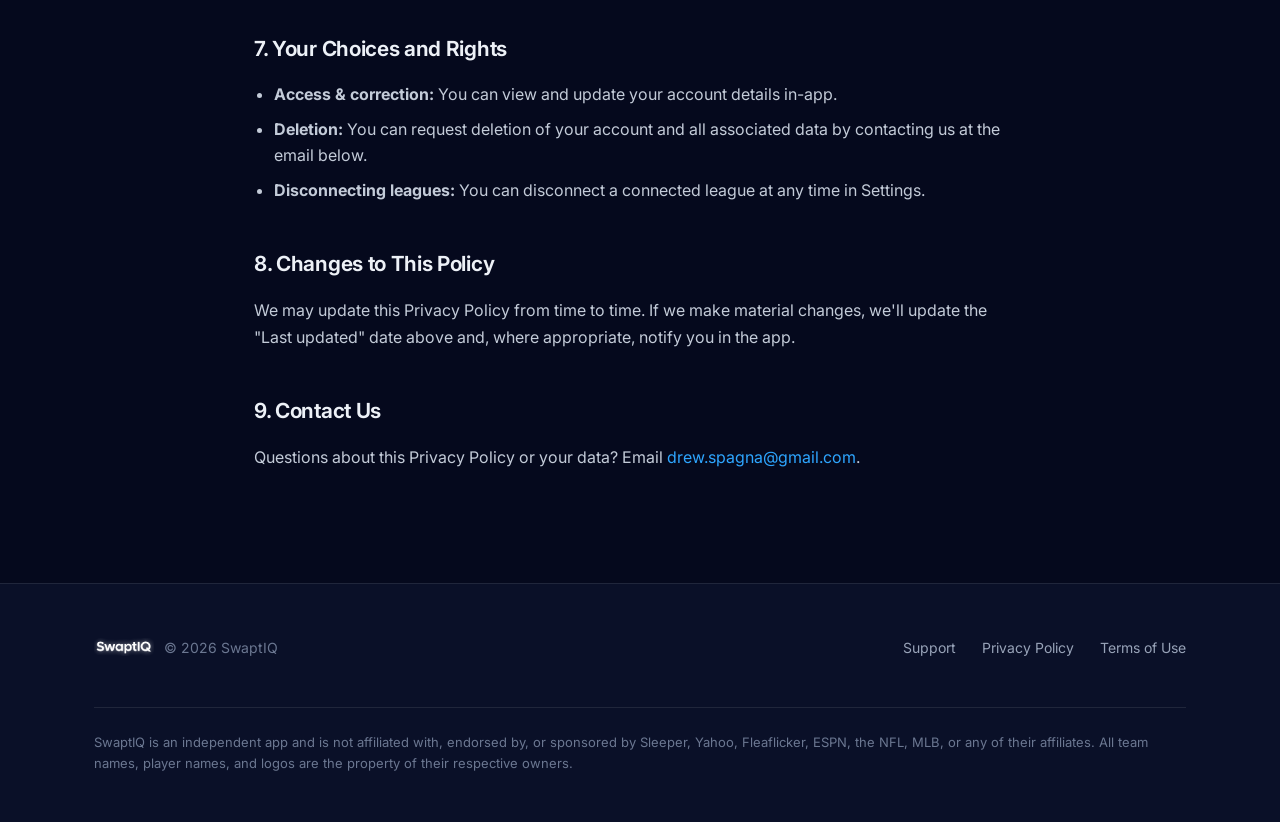
==== commit e1d7ea4f: "Redesign site: navy palette, SVG icons, product screenshots, mobile nav Repalette to brandInk #05091" ====
--- a/privacy.html
+++ b/privacy.html
@@ -7,16 +7,35 @@
 <meta name="description" content="SwaptIQ's privacy policy: what data we collect, why, and how it's used.">
 <link rel="icon" type="image/png" href="assets/favicon-32.png">
 <link rel="apple-touch-icon" href="assets/apple-touch-icon.png">
+<meta name="theme-color" content="#05091d">
+<link rel="canonical" href="https://swaptiq.app/privacy.html">
+<meta property="og:type" content="website">
+<meta property="og:site_name" content="SwaptIQ">
+<meta property="og:title" content="Privacy Policy — SwaptIQ">
+<meta property="og:description" content="What data SwaptIQ collects, why, and how it is handled.">
+<meta property="og:url" content="https://swaptiq.app/privacy.html">
+<meta property="og:image" content="https://swaptiq.app/assets/og-card.png">
+<meta name="twitter:card" content="summary_large_image">
+<meta name="twitter:image" content="https://swaptiq.app/assets/og-card.png">
+<link rel="preconnect" href="https://fonts.googleapis.com">
+<link rel="preconnect" href="https://fonts.gstatic.com" crossorigin>
+<link href="https://fonts.googleapis.com/css2?family=Inter:wght@400;500;600;700;750&display=swap" rel="stylesheet">
 <link rel="stylesheet" href="assets/style.css">
 </head>
 <body class="content-page">
 
+<a class="skip-link" href="#main">Skip to content</a>
+
 <header class="site-header">
   <div class="wrap">
     <a class="brand" href="index.html">
-      <img src="assets/logo-700.png" alt="SwaptIQ">
+      <img src="assets/logo-700.png" alt="SwaptIQ" width="140" height="24">
     </a>
-    <nav class="nav-links">
+    <button class="menu-toggle" aria-label="Menu" aria-expanded="false" aria-controls="nav-links">
+      <svg class="icon-open" viewBox="0 0 24 24" fill="none" stroke="currentColor" stroke-width="2" stroke-linecap="round" aria-hidden="true"><path d="M4 7h16M4 12h16M4 17h16"/></svg>
+      <svg class="icon-close" viewBox="0 0 24 24" fill="none" stroke="currentColor" stroke-width="2" stroke-linecap="round" aria-hidden="true"><path d="M6 6l12 12M18 6L6 18"/></svg>
+    </button>
+    <nav class="nav-links" id="nav-links">
       <a href="index.html#features">Features</a>
       <a href="index.html#how-it-works">How It Works</a>
       <a href="support.html">Support</a>
@@ -25,10 +44,11 @@
   </div>
 </header>
 
-<main>
-  <section class="hero">
+<main id="main">
+  <section class="page-head">
     <div class="wrap">
       <h1>Privacy Policy</h1>
+      <p>What SwaptIQ collects, why it collects it, and what it never does with your data.</p>
     </div>
   </section>
 
@@ -43,15 +63,15 @@
     <p>When you create a SwaptIQ account, we collect the email address and password you provide. Authentication is handled by our backend provider (Supabase); we do not store your password in plain text.</p>
 
     <h3>League and roster data</h3>
-    <p>When you connect a Sleeper league, we retrieve publicly available roster, player, and league-settings data from Sleeper's API in order to display it in the app and evaluate trades. We do not access your Sleeper account credentials — Sleeper leagues are connected using a public league ID only.</p>
+    <p>When you connect a Sleeper league, we retrieve publicly available roster, player, and league-settings data from Sleeper's API in order to display it in the app and evaluate trades. We do not access your Sleeper account credentials. Sleeper leagues are connected using a public league ID only.</p>
     <p>Fleaflicker leagues work the same way: you provide a public league ID, and we retrieve publicly available roster, player, draft, and league-settings data from Fleaflicker's API to display it and evaluate trades. We never access your Fleaflicker account credentials.</p>
-    <p>When you connect a Yahoo Fantasy league (available to users in the US and Canada), you sign in directly through Yahoo's own official authorization screen. SwaptIQ never sees or stores your Yahoo password. Once connected, we read your Yahoo roster and league data live, each time you use the feature, in order to display it and evaluate trades — Yahoo roster data is not cached or stored by SwaptIQ. If a trade you save was built using Yahoo league data, that saved trade and its AI analysis are automatically deleted after 30 days, per our data agreement with Yahoo. You can disconnect your Yahoo account in the app at any time, which revokes SwaptIQ's access.</p>
+    <p>When you connect a Yahoo Fantasy league (available to users in the US and Canada), you sign in directly through Yahoo's own official authorization screen. SwaptIQ never sees or stores your Yahoo password. Once connected, we read your Yahoo roster and league data live, each time you use the feature, in order to display it and evaluate trades. Yahoo roster data is not cached or stored by SwaptIQ. If a trade you save was built using Yahoo league data, that saved trade and its AI analysis are automatically deleted after 30 days, per our data agreement with Yahoo. You can disconnect your Yahoo account in the app at any time, which revokes SwaptIQ's access.</p>
 
     <h3>Baseball player data</h3>
     <p>When you build an MLB trade, SwaptIQ retrieves publicly available player and statistical data from Major League Baseball's public data services to price players. No account connection or league import is involved, and no personal information is sent to those services.</p>
 
     <h3>Trade data</h3>
-    <p>Trades you build and evaluate in the app — including the players, picks, and AI-generated analysis — are saved to your account so you can view your trade history and favorite past evaluations.</p>
+    <p>Trades you build and evaluate in the app, including the players, picks, and AI-generated analysis, are saved to your account so you can view your trade history and favorite past evaluations.</p>
 
     <h3>Usage and diagnostic data</h3>
     <p>We may collect basic technical information (such as app version, device type, and crash/error logs) to diagnose bugs and keep the app running reliably. This data is not used to build an advertising profile.</p>
@@ -68,13 +88,13 @@
     <h2>3. Third-Party Services</h2>
     <p>SwaptIQ relies on a small number of third-party services to function:</p>
     <ul>
-      <li><strong>Sleeper API</strong> — publicly accessible league, roster, and player data.</li>
-      <li><strong>Fleaflicker API</strong> — publicly accessible league, roster, draft, and player data, retrieved with a public league ID.</li>
-      <li><strong>Yahoo Fantasy Sports API</strong> — used to let you sign in with Yahoo and read your Yahoo league, roster, and player data, for users in the US and Canada. Fantasy data provided by Yahoo Fantasy. Yahoo data is read live and not cached or stored, and any saved trade built from Yahoo data is deleted within 30 days (see above).</li>
-      <li><strong>MLB public data services</strong> — publicly available player and statistical data used to price baseball players.</li>
-      <li><strong>Trade value data providers</strong> — third-party dynasty fantasy football value data (e.g., FantasyCalc), used to price players and picks. We cite these values directly in the app rather than obscuring them behind a proprietary score.</li>
-      <li><strong>Supabase</strong> — our backend provider for authentication and data storage.</li>
-      <li><strong>AI analysis provider</strong> — trade details and relevant roster context may be sent to a language model service to generate the plain-English trade breakdown shown in the app.</li>
+      <li><strong>Sleeper API</strong>, publicly accessible league, roster, and player data.</li>
+      <li><strong>Fleaflicker API</strong>, publicly accessible league, roster, draft, and player data, retrieved with a public league ID.</li>
+      <li><strong>Yahoo Fantasy Sports API</strong>, used to let you sign in with Yahoo and read your Yahoo league, roster, and player data, for users in the US and Canada. Fantasy data provided by Yahoo Fantasy. Yahoo data is read live and not cached or stored, and any saved trade built from Yahoo data is deleted within 30 days (see above).</li>
+      <li><strong>MLB public data services</strong>, publicly available player and statistical data used to price baseball players.</li>
+      <li><strong>Trade value data providers</strong>, third-party dynasty fantasy football value data (e.g., FantasyCalc), used to price players and picks. We cite these values directly in the app rather than obscuring them behind a proprietary score.</li>
+      <li><strong>Supabase</strong>, our backend provider for authentication and data storage.</li>
+      <li><strong>AI analysis provider</strong>, trade details and relevant roster context may be sent to a language model service to generate the plain-English trade breakdown shown in the app.</li>
     </ul>
     <p>Each of these providers processes data solely to provide their respective service to SwaptIQ and is not permitted to use it for their own advertising purposes.</p>
 
@@ -87,7 +107,7 @@
     <p>Trades and AI analyses built using Yahoo league data are the exception: those are automatically and permanently deleted no later than 30 days after they're saved, regardless of whether your account stays active, per our data agreement with Yahoo. The app shows this expiration on the trade itself.</p>
 
     <h2>5. Data Security</h2>
-    <p>We use industry-standard practices — including encrypted connections (HTTPS) and a managed authentication provider — to protect your information. No method of transmission or storage is 100% secure, and we can't guarantee absolute security.</p>
+    <p>We use industry-standard practices, including encrypted connections (HTTPS) and a managed authentication provider, to protect your information. No method of transmission or storage is 100% secure, and we can't guarantee absolute security.</p>
 
     <h2>6. Children's Privacy</h2>
     <p>SwaptIQ is not directed to children under 13, and we do not knowingly collect personal information from children under 13. If you believe a child has provided us with personal information, contact us and we will delete it.</p>
@@ -118,9 +138,34 @@
       <a href="privacy.html">Privacy Policy</a>
       <a href="terms.html">Terms of Use</a>
     </div>
+    <p class="footer-copy">SwaptIQ is an independent app and is not affiliated with, endorsed by, or sponsored by Sleeper, Yahoo, Fleaflicker, ESPN, the NFL, MLB, or any of their affiliates. All team names, player names, and logos are the property of their respective owners.</p>
   </div>
 </footer>
 
-<script>document.getElementById('year').textContent = new Date().getFullYear();</script>
+<script>
+  document.getElementById('year').textContent = new Date().getFullYear();
+  (function () {
+    var toggle = document.querySelector('.menu-toggle');
+    var nav = document.getElementById('nav-links');
+    if (toggle && nav) {
+      toggle.addEventListener('click', function () {
+        var open = nav.classList.toggle('is-open');
+        toggle.setAttribute('aria-expanded', open ? 'true' : 'false');
+      });
+      nav.addEventListener('click', function (e) {
+        if (e.target.tagName === 'A') {
+          nav.classList.remove('is-open');
+          toggle.setAttribute('aria-expanded', 'false');
+        }
+      });
+    }
+    var header = document.querySelector('.site-header');
+    if (header) {
+      var onScroll = function () { header.classList.toggle('is-stuck', window.scrollY > 8); };
+      onScroll();
+      window.addEventListener('scroll', onScroll, { passive: true });
+    }
+  })();
+</script>
 </body>
 </html>
--- a/assets/style.css
+++ b/assets/style.css
@@ -1,35 +1,89 @@
 /* SwaptIQ — shared site theme
    Palette pulled from Swaptiq/Views/BrandTheme.swift:
-   ink #0E1116, green #00E676, cyan #2EA6FF */
+   brandInk #05091D, brandGreen #00E676, brandCyan #2EA6FF
+   Dark-only, matching the app (UIUserInterfaceStyle: Dark). */
 
 :root {
-  --ink: #0e1116;
-  --ink-2: #141920;
-  --ink-3: #1b212a;
-  --line: #262d38;
-  --text: #eef1f5;
-  --text-dim: #9aa4b2;
+  /* Surfaces */
+  --ink: #05091d;
+  --ink-2: #0a1028;
+  --ink-3: #101832;
+  --ink-4: #16203f;
+
+  /* Lines */
+  --line: rgba(255, 255, 255, 0.09);
+  --line-strong: rgba(255, 255, 255, 0.17);
+
+  /* Text */
+  --text: #edf1f7;
+  --text-dim: #98a3b8;
+  --text-mute: #6b7791;
+
+  /* Accents */
   --green: #00e676;
   --cyan: #2ea6ff;
-  --radius: 16px;
-  --max: 1080px;
+  --loss: #ff5c5c;
+  --accent-grad: linear-gradient(100deg, var(--green), var(--cyan));
+
+  /* Type */
+  --font: "Inter", -apple-system, BlinkMacSystemFont, "Segoe UI", Roboto, Helvetica, Arial, sans-serif;
+  --fs-display: clamp(2.4rem, 1.4rem + 3.4vw, 4rem);
+  --fs-h2: clamp(1.75rem, 1.25rem + 1.6vw, 2.5rem);
+  --fs-h3: 1.0625rem;
+  --fs-lead: clamp(1.05rem, 0.98rem + 0.35vw, 1.2rem);
+  --fs-body: 0.9688rem;
+  --fs-small: 0.875rem;
+  --fs-micro: 0.8125rem;
+
+  /* Space */
+  --sp-section: clamp(72px, 8vw, 116px);
+  --gap: 20px;
+
+  /* Shape */
+  --radius: 18px;
+  --radius-sm: 12px;
+  --radius-lg: 26px;
+  --max: 1140px;
+
+  /* Depth */
+  --shadow-sm: 0 1px 2px rgba(0, 0, 0, 0.4);
+  --shadow-md: 0 18px 40px -20px rgba(0, 0, 0, 0.9);
+  --shadow-lg: 0 40px 90px -30px rgba(0, 0, 0, 0.95);
 }
 
 * { box-sizing: border-box; }
 
-html { scroll-behavior: smooth; }
+html {
+  scroll-behavior: smooth;
+  scroll-padding-top: 88px;
+  -webkit-text-size-adjust: 100%;
+}
 
 body {
   margin: 0;
   background: var(--ink);
   color: var(--text);
-  font-family: -apple-system, BlinkMacSystemFont, "Segoe UI", Inter, Roboto, Helvetica, Arial, sans-serif;
-  line-height: 1.6;
+  font-family: var(--font);
+  font-size: var(--fs-body);
+  line-height: 1.65;
   -webkit-font-smoothing: antialiased;
-}
+  -moz-osx-font-smoothing: grayscale;
+  overflow-x: hidden;
+}
+
+img { max-width: 100%; height: auto; display: block; }
 
 a { color: var(--cyan); text-decoration: none; }
 a:hover { text-decoration: underline; }
+
+:focus-visible {
+  outline: 2px solid var(--cyan);
+  outline-offset: 3px;
+  border-radius: 6px;
+}
+
+h1, h2, h3 { text-wrap: balance; }
+p { text-wrap: pretty; }
 
 .wrap {
   max-width: var(--max);
@@ -37,216 +91,516 @@
   padding: 0 24px;
 }
 
+.wrap-narrow { max-width: 820px; }
+
 .gradient-text {
-  background: linear-gradient(90deg, var(--green), var(--cyan));
+  background: var(--accent-grad);
   -webkit-background-clip: text;
   background-clip: text;
   color: transparent;
 }
 
-/* Header */
+.skip-link {
+  position: absolute;
+  left: -9999px;
+  top: 0;
+  background: var(--ink-3);
+  color: var(--text);
+  padding: 12px 18px;
+  border-radius: 0 0 var(--radius-sm) 0;
+  z-index: 100;
+}
+.skip-link:focus { left: 0; }
+
+/* ---------- Header ---------- */
+
 .site-header {
   position: sticky;
   top: 0;
-  z-index: 20;
-  background: rgba(14, 17, 22, 0.85);
-  backdrop-filter: saturate(140%) blur(10px);
-  border-bottom: 1px solid var(--line);
+  z-index: 40;
+  background: rgba(5, 9, 29, 0.72);
+  backdrop-filter: saturate(160%) blur(14px);
+  -webkit-backdrop-filter: saturate(160%) blur(14px);
+  border-bottom: 1px solid transparent;
+  transition: border-color 0.2s ease, background 0.2s ease;
+}
+
+.site-header.is-stuck {
+  border-bottom-color: var(--line);
+  background: rgba(5, 9, 29, 0.9);
 }
 
 .site-header .wrap {
   display: flex;
   align-items: center;
   justify-content: space-between;
-  height: 72px;
-}
-
-.brand {
-  display: flex;
-  align-items: center;
-  gap: 10px;
-}
-
-.brand img {
-  height: 26px;
-  width: auto;
-  display: block;
-}
+  height: 68px;
+  gap: 16px;
+}
+
+.brand { display: flex; align-items: center; gap: 10px; }
+.brand img { height: 24px; width: auto; }
+.brand:hover { text-decoration: none; }
 
 .nav-links {
   display: flex;
   align-items: center;
-  gap: 28px;
+  gap: 30px;
 }
 
 .nav-links a {
   color: var(--text-dim);
-  font-size: 15px;
+  font-size: var(--fs-small);
   font-weight: 500;
+  transition: color 0.15s ease;
 }
 
 .nav-links a:hover { color: var(--text); text-decoration: none; }
 
 .nav-links a.cta {
-  color: var(--ink);
-  background: linear-gradient(90deg, var(--green), var(--cyan));
+  color: #04121a;
+  background: var(--accent-grad);
   padding: 9px 18px;
   border-radius: 999px;
-  font-weight: 700;
-}
-.nav-links a.cta:hover { opacity: .9; text-decoration: none; }
-
-.menu-toggle { display: none; }
-
-/* Hero */
+  font-weight: 650;
+  letter-spacing: -0.01em;
+  transition: transform 0.15s ease, box-shadow 0.15s ease;
+}
+.nav-links a.cta:hover {
+  text-decoration: none;
+  transform: translateY(-1px);
+  box-shadow: 0 8px 22px -10px rgba(0, 230, 118, 0.7);
+}
+
+.menu-toggle {
+  display: none;
+  width: 42px;
+  height: 42px;
+  align-items: center;
+  justify-content: center;
+  background: transparent;
+  border: 1px solid var(--line);
+  border-radius: var(--radius-sm);
+  color: var(--text);
+  cursor: pointer;
+  padding: 0;
+}
+.menu-toggle svg { width: 20px; height: 20px; }
+.menu-toggle .icon-close { display: none; }
+.menu-toggle[aria-expanded="true"] .icon-close { display: block; }
+.menu-toggle[aria-expanded="true"] .icon-open { display: none; }
+
+/* ---------- Buttons ---------- */
+
+.btn-row {
+  display: flex;
+  gap: 14px;
+  flex-wrap: wrap;
+  margin-bottom: 22px;
+}
+
+.hero .btn-row, .cta-band .btn-row { justify-content: center; }
+
+.btn {
+  display: inline-flex;
+  align-items: center;
+  justify-content: center;
+  gap: 9px;
+  padding: 14px 26px;
+  border-radius: var(--radius-sm);
+  font-weight: 650;
+  font-size: 1rem;
+  letter-spacing: -0.01em;
+  transition: transform 0.15s ease, box-shadow 0.15s ease, border-color 0.15s ease, background 0.15s ease;
+}
+
+.btn-primary {
+  background: var(--accent-grad);
+  color: #04121a;
+  box-shadow: 0 10px 30px -14px rgba(0, 230, 118, 0.75);
+}
+.btn-primary:hover {
+  text-decoration: none;
+  transform: translateY(-2px);
+  box-shadow: 0 16px 38px -14px rgba(0, 230, 118, 0.85);
+}
+
+.btn-secondary {
+  background: rgba(255, 255, 255, 0.03);
+  color: var(--text);
+  border: 1px solid var(--line-strong);
+}
+.btn-secondary:hover {
+  text-decoration: none;
+  border-color: var(--cyan);
+  background: rgba(46, 166, 255, 0.08);
+  transform: translateY(-2px);
+}
+
+/* App Store style badge button */
+.btn-store {
+  display: inline-flex;
+  align-items: center;
+  gap: 12px;
+  padding: 11px 22px;
+  border-radius: 14px;
+  background: #000;
+  border: 1px solid rgba(255, 255, 255, 0.28);
+  color: #fff;
+  line-height: 1.15;
+  transition: transform 0.15s ease, border-color 0.15s ease;
+}
+.btn-store:hover {
+  text-decoration: none;
+  transform: translateY(-2px);
+  border-color: rgba(255, 255, 255, 0.55);
+}
+.btn-store svg { width: 26px; height: 26px; flex: none; }
+.btn-store .store-lines { display: flex; flex-direction: column; align-items: flex-start; }
+.btn-store .store-sm {
+  font-size: 0.6875rem;
+  letter-spacing: 0.02em;
+  color: rgba(255, 255, 255, 0.82);
+}
+.btn-store .store-lg {
+  font-size: 1.2rem;
+  font-weight: 600;
+  letter-spacing: -0.01em;
+}
+
+/* ---------- Hero ---------- */
+
 .hero {
   position: relative;
-  padding: 96px 0 72px;
-  text-align: center;
+  padding: clamp(56px, 7vw, 96px) 0 clamp(56px, 7vw, 88px);
   overflow: hidden;
+  isolation: isolate;
+}
+
+.hero::before {
+  content: "";
+  position: absolute;
+  inset: -20% -10% auto -10%;
+  height: 720px;
+  z-index: -2;
+  background:
+    radial-gradient(46% 52% at 22% 18%, rgba(0, 230, 118, 0.16) 0%, rgba(0, 230, 118, 0) 68%),
+    radial-gradient(48% 55% at 82% 8%, rgba(46, 166, 255, 0.16) 0%, rgba(46, 166, 255, 0) 70%);
+  filter: blur(6px);
+}
+
+.hero::after {
+  content: "";
+  position: absolute;
+  inset: 0;
+  z-index: -1;
   background-image:
-    radial-gradient(60% 60% at 50% 0%, rgba(0,230,118,0.10) 0%, rgba(0,230,118,0) 70%),
-    url("aurora-dark.webp");
-  background-size: cover;
-  background-position: top center;
-}
+    linear-gradient(to right, rgba(255, 255, 255, 0.028) 1px, transparent 1px),
+    linear-gradient(to bottom, rgba(255, 255, 255, 0.028) 1px, transparent 1px);
+  background-size: 68px 68px;
+  mask-image: radial-gradient(72% 62% at 50% 22%, #000 0%, transparent 78%);
+  -webkit-mask-image: radial-gradient(72% 62% at 50% 22%, #000 0%, transparent 78%);
+}
+
+.hero-grid {
+  display: grid;
+  grid-template-columns: minmax(0, 1.05fr) minmax(0, 0.75fr);
+  gap: clamp(32px, 5vw, 72px);
+  align-items: center;
+}
+
+.hero-copy { max-width: 620px; }
 
 .eyebrow {
-  display: inline-block;
-  font-size: 13px;
-  font-weight: 700;
-  letter-spacing: 0.08em;
+  display: inline-flex;
+  align-items: center;
+  gap: 8px;
+  font-size: var(--fs-micro);
+  font-weight: 600;
+  letter-spacing: 0.06em;
   text-transform: uppercase;
   color: var(--green);
-  border: 1px solid rgba(0,230,118,0.35);
-  background: rgba(0,230,118,0.08);
+  border: 1px solid rgba(0, 230, 118, 0.3);
+  background: rgba(0, 230, 118, 0.07);
   padding: 6px 14px;
   border-radius: 999px;
-  margin-bottom: 24px;
+  margin-bottom: 22px;
+}
+
+.eyebrow .dot {
+  width: 6px;
+  height: 6px;
+  border-radius: 50%;
+  background: var(--green);
+  box-shadow: 0 0 0 3px rgba(0, 230, 118, 0.18);
 }
 
 .hero h1 {
-  font-size: clamp(2.2rem, 5vw, 3.6rem);
-  line-height: 1.1;
-  font-weight: 800;
+  font-size: var(--fs-display);
+  line-height: 1.04;
+  font-weight: 750;
   margin: 0 0 20px;
-  letter-spacing: -0.02em;
+  letter-spacing: -0.032em;
 }
 
 .hero p.sub {
-  font-size: clamp(1.05rem, 2vw, 1.25rem);
+  font-size: var(--fs-lead);
   color: var(--text-dim);
-  max-width: 640px;
-  margin: 0 auto 36px;
-}
-
-.btn-row {
+  max-width: 560px;
+  margin: 0 0 32px;
+}
+
+.hero .btn-row { justify-content: flex-start; }
+
+.hero-note {
+  color: var(--text-mute);
+  font-size: var(--fs-small);
+  margin: 0;
+}
+
+/* Device frame */
+.device {
+  position: relative;
+  width: min(320px, 100%);
+  margin-inline: auto;
+  border-radius: 42px;
+  padding: 9px;
+  background: linear-gradient(160deg, #2b3550, #0c1225 45%, #232c45);
+  box-shadow: var(--shadow-lg), 0 0 0 1px rgba(255, 255, 255, 0.08);
+}
+
+.device::before {
+  content: "";
+  position: absolute;
+  top: 20px;
+  left: 50%;
+  transform: translateX(-50%);
+  width: 88px;
+  height: 22px;
+  border-radius: 999px;
+  background: #05070f;
+  z-index: 2;
+}
+
+.device img {
+  border-radius: 34px;
+  width: 100%;
+  display: block;
+}
+
+.device-glow {
+  position: relative;
+}
+.device-glow::after {
+  content: "";
+  position: absolute;
+  inset: 12% -14% -8% -14%;
+  z-index: -1;
+  background: radial-gradient(50% 50% at 50% 50%, rgba(46, 166, 255, 0.22), transparent 72%);
+  filter: blur(30px);
+}
+
+/* ---------- Trust band ---------- */
+
+.trust {
+  border-top: 1px solid var(--line);
+  border-bottom: 1px solid var(--line);
+  background: var(--ink-2);
+}
+
+.trust .wrap {
   display: flex;
-  gap: 16px;
+  align-items: center;
+  gap: 14px 40px;
+  flex-wrap: wrap;
   justify-content: center;
-  flex-wrap: wrap;
-  margin-bottom: 20px;
-}
-
-.btn {
-  display: inline-flex;
-  align-items: center;
-  gap: 8px;
-  padding: 14px 26px;
-  border-radius: 12px;
-  font-weight: 700;
-  font-size: 16px;
-}
-
-.btn-primary {
-  background: linear-gradient(90deg, var(--green), var(--cyan));
-  color: var(--ink);
-}
-.btn-primary:hover { text-decoration: none; opacity: .92; }
-
-.btn-secondary {
-  background: transparent;
-  color: var(--text);
-  border: 1px solid var(--line);
-}
-.btn-secondary:hover { text-decoration: none; border-color: var(--cyan); }
-
-.hero-note {
+  text-align: center;
+  padding-block: 20px;
+}
+
+.trust-item {
   color: var(--text-dim);
-  font-size: 14px;
-}
-
-/* Sections */
-section { padding: 72px 0; }
+  font-size: var(--fs-small);
+  display: flex;
+  align-items: center;
+  gap: 9px;
+}
+
+.trust-item strong { color: var(--text); font-weight: 600; }
+
+.trust-item svg {
+  width: 17px;
+  height: 17px;
+  color: var(--green);
+  flex: none;
+}
+
+/* ---------- Sections ---------- */
+
+section { padding: var(--sp-section) 0; }
+
+.section-alt {
+  background: var(--ink-2);
+  border-top: 1px solid var(--line);
+  border-bottom: 1px solid var(--line);
+}
 
 .section-head {
   text-align: center;
-  max-width: 640px;
-  margin: 0 auto 48px;
+  max-width: 660px;
+  margin: 0 auto clamp(40px, 5vw, 60px);
+}
+
+.section-label {
+  display: block;
+  font-size: var(--fs-micro);
+  font-weight: 600;
+  letter-spacing: 0.14em;
+  text-transform: uppercase;
+  color: var(--cyan);
+  margin-bottom: 14px;
 }
 
 .section-head h2 {
-  font-size: clamp(1.7rem, 3vw, 2.3rem);
+  font-size: var(--fs-h2);
   margin: 0 0 14px;
-  font-weight: 800;
-  letter-spacing: -0.01em;
+  font-weight: 750;
+  letter-spacing: -0.025em;
+  line-height: 1.12;
 }
 
 .section-head p {
   color: var(--text-dim);
   margin: 0;
-}
-
-.grid-3 {
+  font-size: var(--fs-lead);
+}
+
+/* ---------- Feature grid ---------- */
+
+.feature-grid {
   display: grid;
-  grid-template-columns: repeat(3, 1fr);
-  gap: 20px;
-}
-
-.grid-2 {
-  display: grid;
-  grid-template-columns: repeat(2, 1fr);
-  gap: 20px;
+  grid-template-columns: repeat(3, minmax(0, 1fr));
+  gap: var(--gap);
 }
 
 .card {
+  position: relative;
   background: var(--ink-2);
   border: 1px solid var(--line);
   border-radius: var(--radius);
   padding: 28px;
+  transition: transform 0.2s ease, border-color 0.2s ease, background 0.2s ease;
+}
+
+.section-alt .card { background: var(--ink-3); }
+
+.card:hover {
+  transform: translateY(-3px);
+  border-color: var(--line-strong);
+  background: var(--ink-3);
 }
 
 .card .icon {
-  width: 44px;
-  height: 44px;
-  border-radius: 12px;
+  width: 42px;
+  height: 42px;
+  border-radius: var(--radius-sm);
   display: flex;
   align-items: center;
   justify-content: center;
-  font-size: 22px;
-  margin-bottom: 16px;
-  background: linear-gradient(135deg, rgba(0,230,118,0.18), rgba(46,166,255,0.18));
-  border: 1px solid rgba(0,230,118,0.25);
-}
+  margin-bottom: 18px;
+  background: linear-gradient(140deg, rgba(0, 230, 118, 0.14), rgba(46, 166, 255, 0.14));
+  border: 1px solid rgba(255, 255, 255, 0.08);
+  color: var(--green);
+}
+
+.card .icon svg { width: 21px; height: 21px; }
+.card:nth-child(even) .icon { color: var(--cyan); }
 
 .card h3 {
-  margin: 0 0 10px;
-  font-size: 18px;
-  font-weight: 700;
+  margin: 0 0 9px;
+  font-size: var(--fs-h3);
+  font-weight: 650;
+  letter-spacing: -0.012em;
 }
 
 .card p {
   margin: 0;
   color: var(--text-dim);
-  font-size: 15px;
-}
-
-/* How it works / steps */
+  font-size: var(--fs-body);
+}
+
+/* Spans */
+.card.span-2 { grid-column: span 2; }
+.card.span-3 { grid-column: span 3; }
+
+/* Featured card: copy left, art right */
+.card.featured {
+  display: grid;
+  grid-template-columns: minmax(0, 1fr) minmax(0, 0.85fr);
+  gap: 26px;
+  align-items: center;
+  overflow: hidden;
+  background:
+    radial-gradient(90% 120% at 100% 0%, rgba(46, 166, 255, 0.11), transparent 62%),
+    var(--ink-2);
+}
+.section-alt .card.featured { background: radial-gradient(90% 120% at 100% 0%, rgba(46, 166, 255, 0.11), transparent 62%), var(--ink-3); }
+
+.card.featured h3 { font-size: 1.25rem; }
+
+.card-art {
+  border-radius: var(--radius-sm);
+  overflow: hidden;
+  border: 1px solid var(--line);
+  box-shadow: var(--shadow-md);
+  aspect-ratio: 16 / 11;
+  background: var(--ink);
+}
+.card-art img {
+  width: 100%;
+  height: 100%;
+  object-fit: cover;
+  object-position: top center;
+}
+
+/* Full-width sport card */
+.card.sport {
+  display: flex;
+  align-items: center;
+  gap: 26px;
+  flex-wrap: wrap;
+  justify-content: space-between;
+}
+.card.sport .sport-copy { flex: 1 1 380px; }
+.card.sport .icon { margin-bottom: 14px; }
+
+.sport-toggle {
+  display: inline-flex;
+  padding: 5px;
+  gap: 4px;
+  border-radius: 999px;
+  background: rgba(0, 0, 0, 0.35);
+  border: 1px solid var(--line);
+  flex: none;
+}
+.sport-toggle span {
+  padding: 9px 26px;
+  border-radius: 999px;
+  font-size: var(--fs-small);
+  font-weight: 650;
+  color: var(--text-dim);
+}
+.sport-toggle span.on {
+  background: var(--accent-grad);
+  color: #04121a;
+}
+
+/* ---------- Steps ---------- */
+
 .steps {
-  counter-reset: step;
   display: grid;
-  grid-template-columns: repeat(3, 1fr);
-  gap: 20px;
+  grid-template-columns: repeat(3, minmax(0, 1fr));
+  gap: var(--gap);
 }
 
 .step {
@@ -255,156 +609,188 @@
   background: var(--ink-2);
   border: 1px solid var(--line);
   border-radius: var(--radius);
-}
+  display: flex;
+  flex-direction: column;
+  transition: transform 0.2s ease, border-color 0.2s ease;
+}
+.section-alt .step { background: var(--ink-3); }
+.step:hover { transform: translateY(-3px); border-color: var(--line-strong); }
 
 .step .num {
   display: inline-flex;
   align-items: center;
   justify-content: center;
-  width: 34px;
-  height: 34px;
+  width: 32px;
+  height: 32px;
   border-radius: 50%;
-  font-weight: 800;
-  color: var(--ink);
-  background: linear-gradient(90deg, var(--green), var(--cyan));
+  font-weight: 700;
+  font-size: var(--fs-small);
+  color: #04121a;
+  background: var(--accent-grad);
   margin-bottom: 16px;
 }
 
-.step h3 { margin: 0 0 8px; font-size: 17px; }
-.step p { margin: 0; color: var(--text-dim); font-size: 15px; }
-
-/* Trust band */
-.trust {
-  border-top: 1px solid var(--line);
-  border-bottom: 1px solid var(--line);
-  background: var(--ink-2);
-}
-
-.trust .wrap {
-  display: flex;
-  align-items: center;
-  gap: 28px;
-  flex-wrap: wrap;
-  justify-content: center;
-  text-align: center;
-}
-
-.trust-item {
-  color: var(--text-dim);
-  font-size: 14px;
-  display: flex;
-  align-items: center;
-  gap: 8px;
-}
-
-.trust-item strong { color: var(--text); }
-
-/* CTA band */
+.step h3 { margin: 0 0 8px; font-size: var(--fs-h3); font-weight: 650; }
+.step p { margin: 0 0 20px; color: var(--text-dim); font-size: var(--fs-body); }
+
+.step-shot {
+  margin-top: auto;
+  border-radius: var(--radius-sm) var(--radius-sm) 0 0;
+  overflow: hidden;
+  border: 1px solid var(--line);
+  border-bottom: 0;
+  background: var(--ink);
+  box-shadow: var(--shadow-md);
+  aspect-ratio: 5 / 4;
+}
+.step-shot img {
+  width: 100%;
+  height: 100%;
+  object-fit: cover;
+  object-position: top center;
+}
+
+/* ---------- CTA band ---------- */
+
 .cta-band {
   text-align: center;
-  padding: 80px 0;
+  position: relative;
+  overflow: hidden;
+}
+
+.cta-inner {
+  border: 1px solid var(--line);
+  border-radius: var(--radius-lg);
+  padding: clamp(44px, 6vw, 72px) 28px;
+  background:
+    radial-gradient(70% 120% at 50% 0%, rgba(0, 230, 118, 0.13), transparent 62%),
+    var(--ink-2);
 }
 
 .cta-band h2 {
-  font-size: clamp(1.6rem, 3vw, 2.2rem);
-  margin: 0 0 16px;
-  font-weight: 800;
-}
-
-.cta-band p { color: var(--text-dim); margin: 0 0 32px; }
-
-/* Legal / content pages */
-.content-page .hero {
-  padding: 64px 0 40px;
-  background-image: none;
-  text-align: left;
-}
-
-.content-page .hero .wrap { max-width: 780px; }
-
-.content-page h1 { font-size: clamp(2rem, 4vw, 2.6rem); }
+  font-size: var(--fs-h2);
+  margin: 0 0 14px;
+  font-weight: 750;
+  letter-spacing: -0.025em;
+}
+
+.cta-band p { color: var(--text-dim); margin: 0 0 30px; font-size: var(--fs-lead); }
+
+/* ---------- Legal / content pages ---------- */
+
+.content-page .page-head {
+  padding: clamp(48px, 6vw, 72px) 0 clamp(28px, 3vw, 40px);
+  position: relative;
+  border-bottom: 1px solid var(--line);
+  background: radial-gradient(64% 130% at 12% 0%, rgba(46, 166, 255, 0.1), transparent 66%);
+}
+
+.content-page .page-head .wrap { max-width: 820px; }
+
+.content-page h1 {
+  font-size: clamp(2rem, 1.4rem + 2vw, 2.8rem);
+  font-weight: 750;
+  letter-spacing: -0.03em;
+  line-height: 1.1;
+  margin: 0 0 12px;
+}
+
+.content-page .page-head p {
+  color: var(--text-dim);
+  font-size: var(--fs-lead);
+  margin: 0;
+  max-width: 620px;
+}
 
 .legal {
-  max-width: 780px;
+  max-width: 820px;
   margin: 0 auto;
-  padding: 0 24px 96px;
+  padding: 56px 24px 96px;
 }
 
 .legal .updated {
-  color: var(--text-dim);
-  font-size: 14px;
-  margin-bottom: 40px;
+  color: var(--text-mute);
+  font-size: var(--fs-small);
+  margin: 0 0 40px;
+  padding-bottom: 24px;
+  border-bottom: 1px solid var(--line);
 }
 
 .legal h2 {
-  font-size: 1.35rem;
-  margin: 40px 0 14px;
-  font-weight: 700;
+  font-size: 1.3rem;
+  margin: 44px 0 14px;
+  font-weight: 650;
+  letter-spacing: -0.015em;
 }
 
 .legal h2:first-of-type { margin-top: 0; }
 
-.legal h3 {
-  font-size: 1.05rem;
-  margin: 28px 0 10px;
-}
-
-.legal p, .legal li {
-  color: #c4cbd4;
-  font-size: 15.5px;
-}
+.legal h3 { font-size: 1.05rem; margin: 28px 0 10px; font-weight: 650; }
+
+.legal p, .legal li { color: #c3cbd8; font-size: 1rem; }
 
 .legal ul { padding-left: 20px; }
 .legal li { margin-bottom: 8px; }
-
-.legal a { color: var(--cyan); }
 
 .callout {
   background: var(--ink-2);
   border: 1px solid var(--line);
   border-left: 3px solid var(--green);
-  border-radius: 10px;
-  padding: 18px 20px;
-  margin: 24px 0;
-  font-size: 15px;
-  color: #c4cbd4;
-}
-
-/* Support page */
+  border-radius: var(--radius-sm);
+  padding: 18px 22px;
+  margin: 26px 0;
+  font-size: var(--fs-body);
+  color: #c3cbd8;
+}
+
+/* ---------- Support page ---------- */
+
+.faq-group { margin-bottom: 46px; }
+
+.faq-group > h2 {
+  font-size: 1.15rem;
+  font-weight: 650;
+  letter-spacing: -0.012em;
+  margin: 0 0 16px;
+  padding-bottom: 12px;
+  border-bottom: 1px solid var(--line);
+  color: var(--text);
+}
+
 .faq-item {
   background: var(--ink-2);
   border: 1px solid var(--line);
   border-radius: var(--radius);
-  padding: 22px 26px;
-  margin-bottom: 14px;
-}
-
-.faq-item h3 {
-  margin: 0 0 8px;
-  font-size: 17px;
-}
-
-.faq-item p {
-  margin: 0;
-  color: var(--text-dim);
-  font-size: 15px;
-}
+  padding: 20px 24px;
+  margin-bottom: 12px;
+  transition: border-color 0.2s ease, background 0.2s ease;
+}
+.faq-item:hover { border-color: var(--line-strong); background: var(--ink-3); }
+
+.faq-item h3 { margin: 0 0 8px; font-size: var(--fs-h3); font-weight: 650; }
+.faq-item p { margin: 0; color: var(--text-dim); font-size: var(--fs-body); }
+.faq-item p + p { margin-top: 10px; }
 
 .contact-card {
-  background: linear-gradient(135deg, rgba(0,230,118,0.10), rgba(46,166,255,0.10));
-  border: 1px solid rgba(0,230,118,0.25);
-  border-radius: var(--radius);
-  padding: 36px;
+  background:
+    radial-gradient(80% 140% at 50% 0%, rgba(0, 230, 118, 0.12), transparent 64%),
+    var(--ink-2);
+  border: 1px solid var(--line);
+  border-radius: var(--radius-lg);
+  padding: clamp(34px, 5vw, 52px) 28px;
   text-align: center;
 }
 
-.contact-card h2 { margin: 0 0 10px; }
-.contact-card p { color: var(--text-dim); margin: 0 0 24px; }
-
-/* Footer */
+.contact-card h2 { margin: 0 0 10px; font-size: 1.6rem; font-weight: 700; letter-spacing: -0.02em; }
+.contact-card p { color: var(--text-dim); margin: 0 0 26px; }
+.contact-card .btn-row { justify-content: center; margin-bottom: 0; }
+
+/* ---------- Footer ---------- */
+
 .site-footer {
   border-top: 1px solid var(--line);
-  padding: 48px 0 32px;
+  padding: 52px 0 36px;
+  background: var(--ink-2);
 }
 
 .site-footer .wrap {
@@ -419,38 +805,97 @@
   display: flex;
   align-items: center;
   gap: 10px;
-  color: var(--text-dim);
-  font-size: 14px;
+  color: var(--text-mute);
+  font-size: var(--fs-small);
 }
 
 .footer-brand img { height: 18px; }
 
-.footer-links {
-  display: flex;
-  gap: 24px;
-  flex-wrap: wrap;
-}
+.footer-links { display: flex; gap: 26px; flex-wrap: wrap; }
 
 .footer-links a {
   color: var(--text-dim);
-  font-size: 14px;
-}
-.footer-links a:hover { color: var(--text); }
+  font-size: var(--fs-small);
+}
+.footer-links a:hover { color: var(--text); text-decoration: none; }
 
 .footer-copy {
   width: 100%;
-  text-align: center;
-  color: #5c6472;
-  font-size: 13px;
-  margin-top: 24px;
-}
-
-/* Mobile */
-@media (max-width: 820px) {
-  .grid-3, .steps, .grid-2 { grid-template-columns: 1fr; }
-
-  .nav-links { display: none; }
+  color: var(--text-mute);
+  font-size: var(--fs-micro);
+  line-height: 1.6;
+  margin-top: 28px;
+  padding-top: 24px;
+  border-top: 1px solid var(--line);
+}
+
+/* ---------- Responsive ---------- */
+
+@media (max-width: 1000px) {
+  .hero-grid { grid-template-columns: 1fr; text-align: center; }
+  .hero-copy { max-width: 640px; margin-inline: auto; }
+  .hero p.sub { margin-inline: auto; }
+  .hero .btn-row { justify-content: center; }
+  .device { width: min(292px, 78%); }
+
+  .feature-grid { grid-template-columns: repeat(2, minmax(0, 1fr)); }
+  .card.span-2, .card.span-3 { grid-column: span 2; }
+  .card.featured { grid-template-columns: 1fr; }
+  .card.featured .card-art { max-width: 460px; margin-inline: auto; }
+
+  .steps { grid-template-columns: 1fr; }
+  .step-shot { max-width: 460px; margin-inline: auto; width: 100%; aspect-ratio: 16 / 10; }
+}
+
+@media (max-width: 720px) {
+  .nav-links {
+    display: none;
+    position: absolute;
+    top: 68px;
+    left: 0;
+    right: 0;
+    flex-direction: column;
+    align-items: stretch;
+    gap: 0;
+    padding: 10px 20px 20px;
+    background: var(--ink);
+    border-bottom: 1px solid var(--line);
+    box-shadow: var(--shadow-md);
+  }
+  .nav-links.is-open { display: flex; }
+  .nav-links a {
+    padding: 14px 4px;
+    font-size: 1rem;
+    border-bottom: 1px solid var(--line);
+    color: var(--text);
+  }
+  .nav-links a.cta {
+    margin-top: 16px;
+    border-bottom: 0;
+    text-align: center;
+    padding: 14px 18px;
+  }
+  .menu-toggle { display: inline-flex; }
+
+  .feature-grid { grid-template-columns: 1fr; }
+  .card.span-2, .card.span-3 { grid-column: span 1; }
+  .card { padding: 24px; }
+  .card.sport { flex-direction: column; align-items: flex-start; }
+
+  .trust .wrap { flex-direction: column; align-items: center; gap: 12px; }
+
+  .btn { width: 100%; }
+  .btn-store { width: auto; }
 
   .site-footer .wrap { flex-direction: column; text-align: center; }
   .footer-links { justify-content: center; }
-}
+  .footer-copy { text-align: center; }
+}
+
+@media (prefers-reduced-motion: reduce) {
+  html { scroll-behavior: auto; }
+  *, *::before, *::after {
+    animation-duration: 0.01ms !important;
+    transition-duration: 0.01ms !important;
+  }
+}
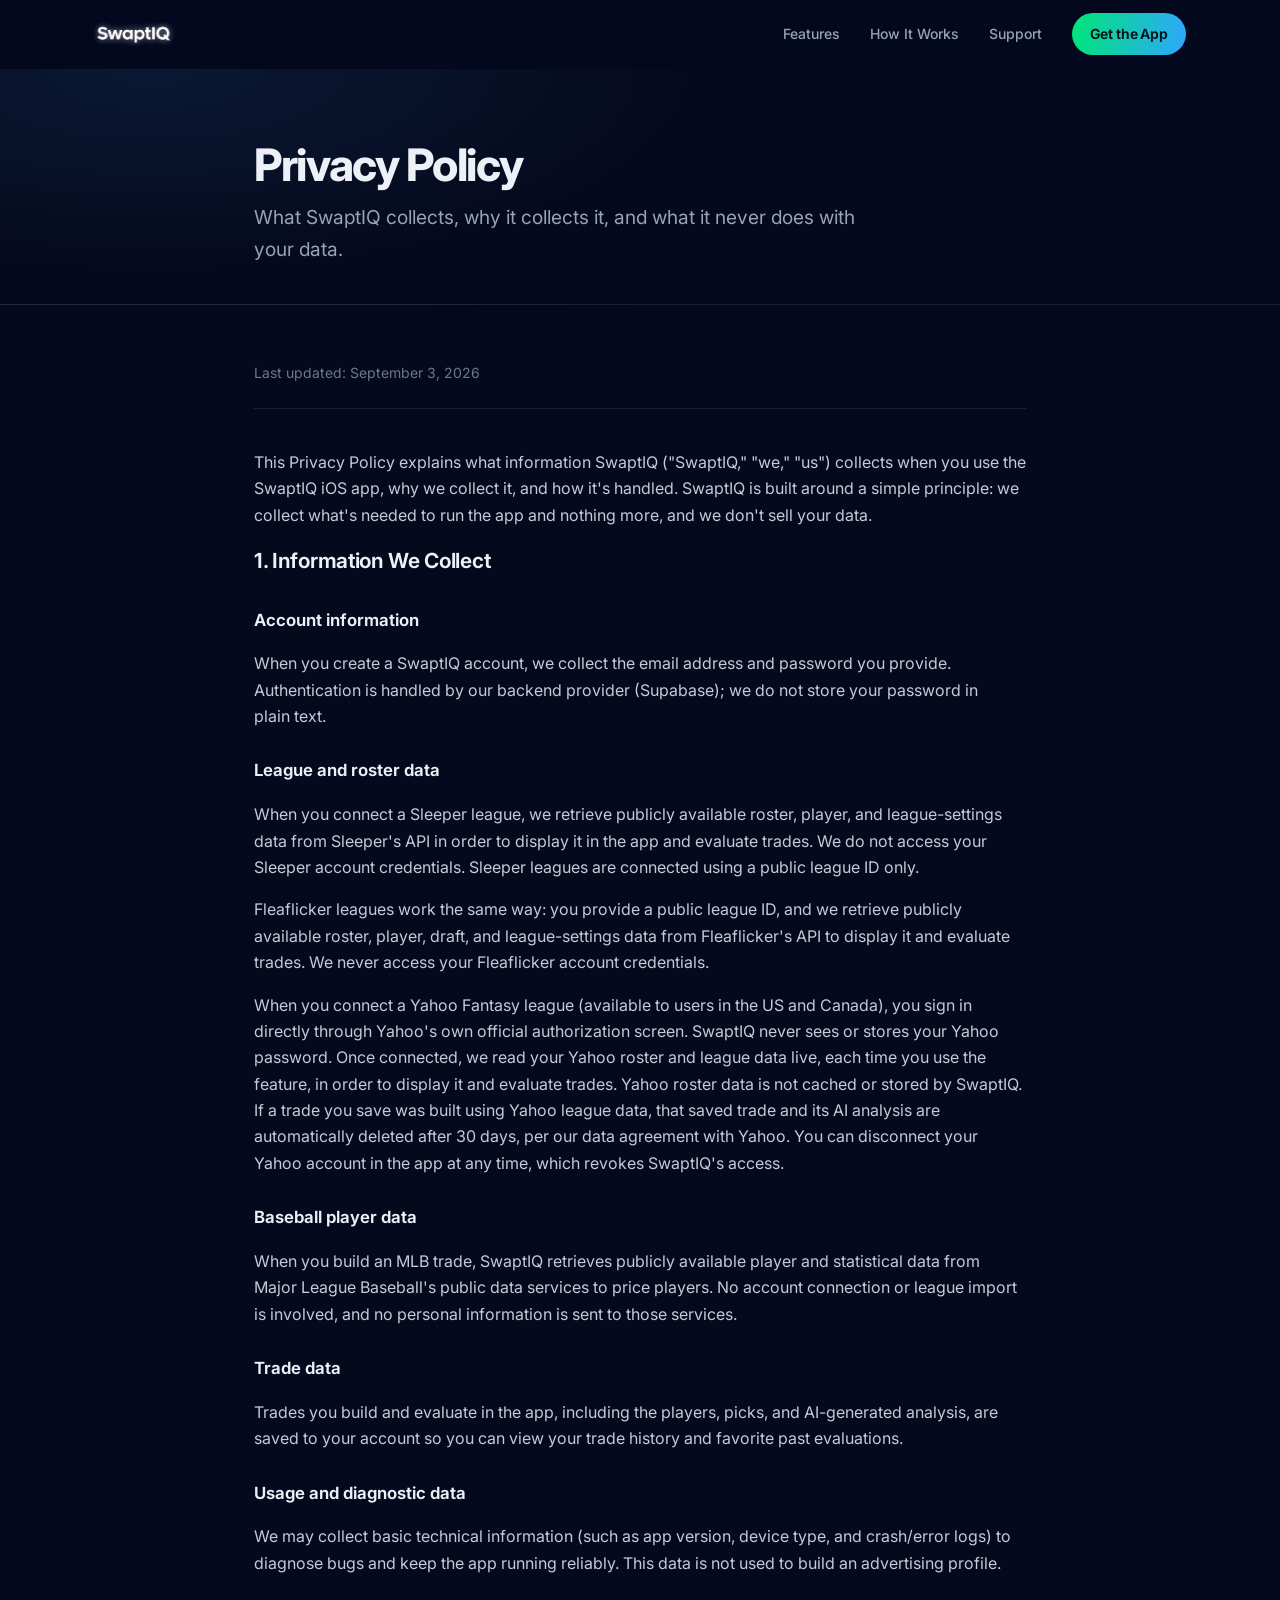
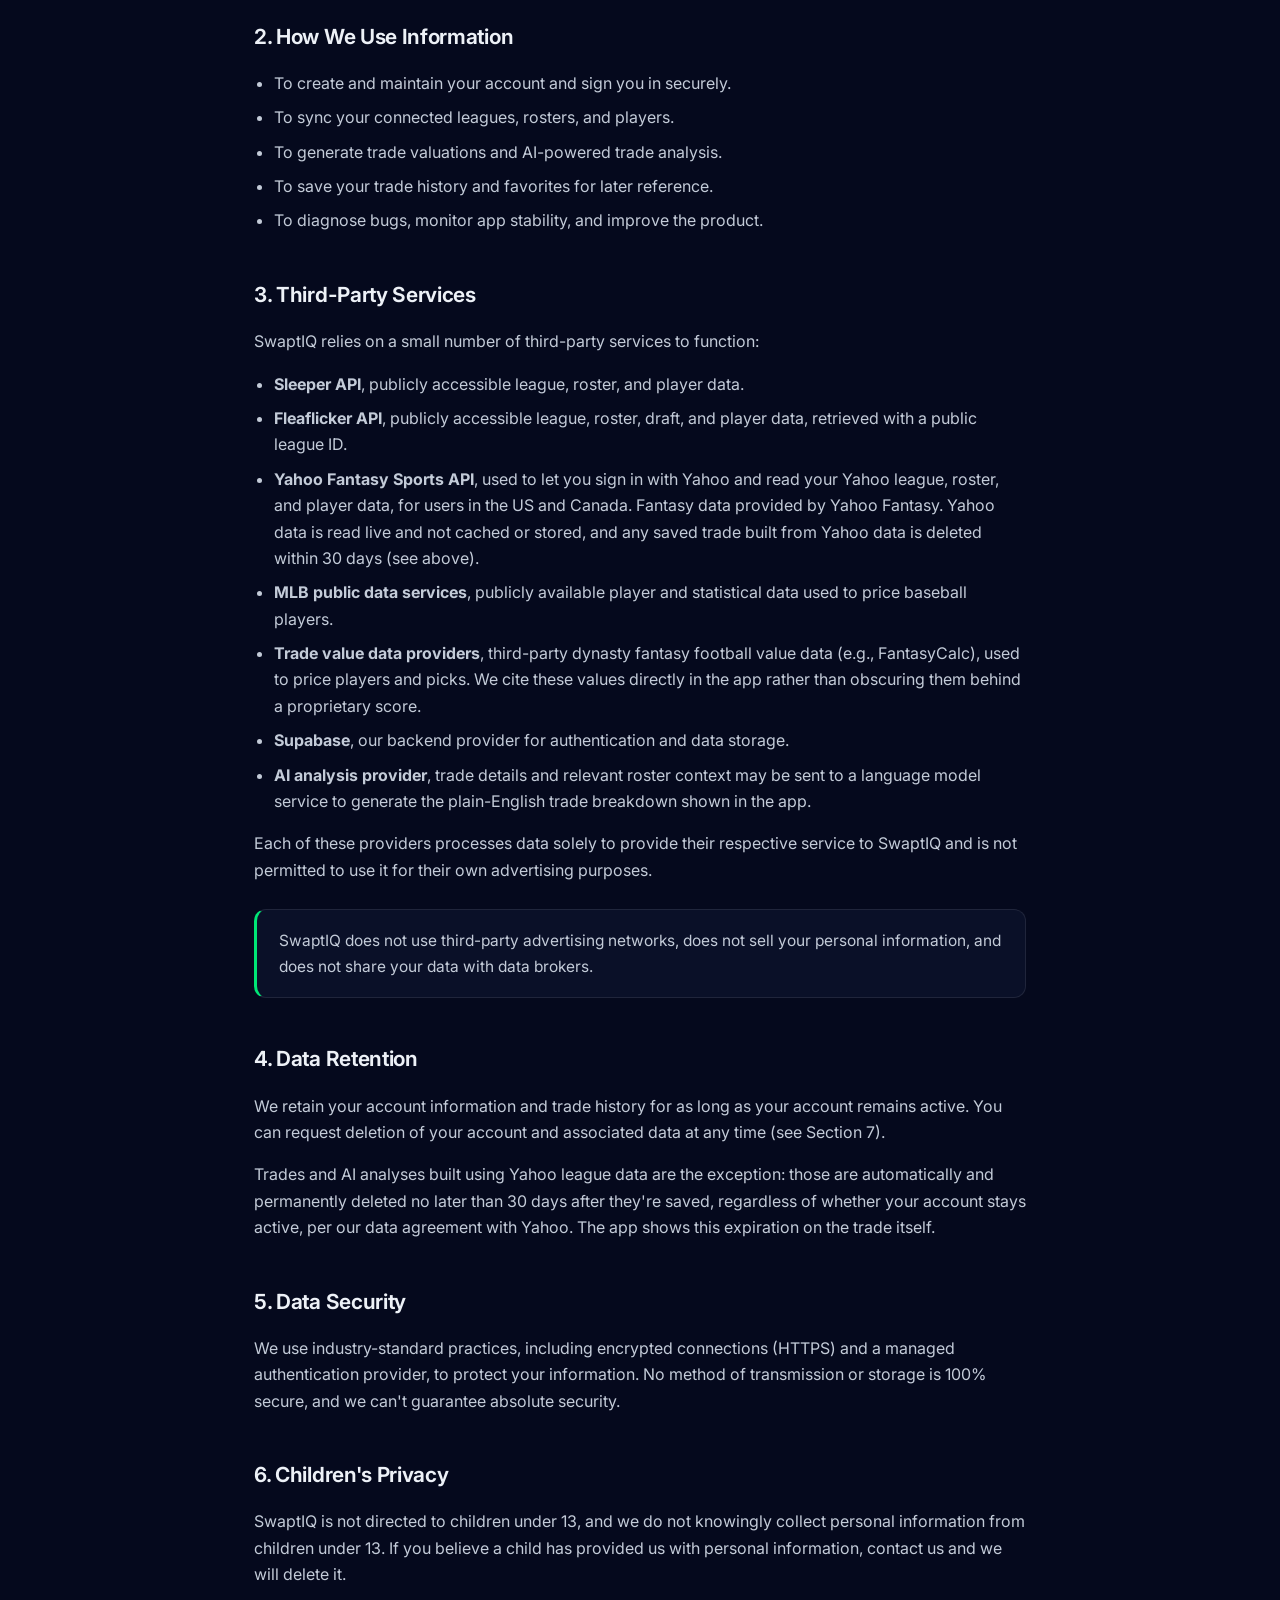
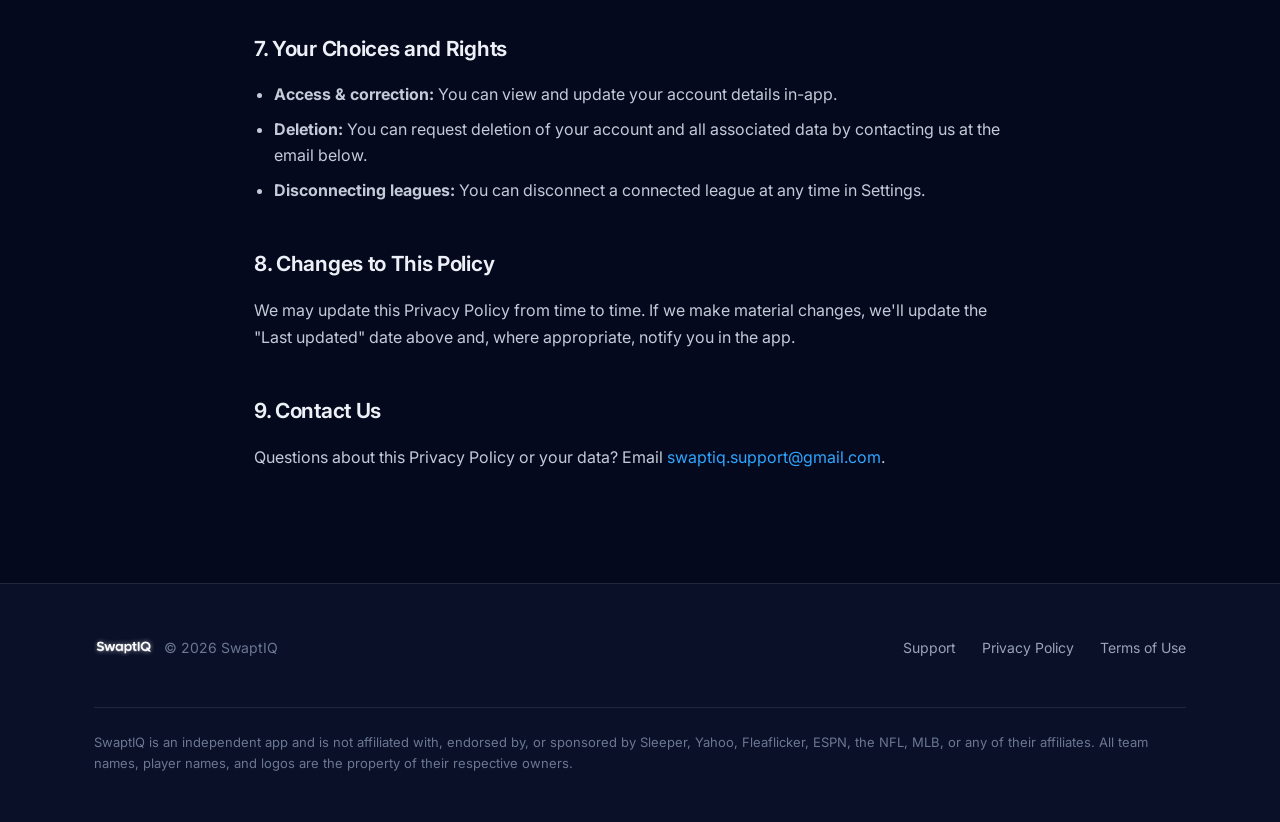
==== commit e4ff0ad6: "Point contact links at the SwaptIQ support inbox Privacy, terms, and support all listed a personal G" ====
--- a/privacy.html
+++ b/privacy.html
@@ -123,7 +123,7 @@
     <p>We may update this Privacy Policy from time to time. If we make material changes, we'll update the "Last updated" date above and, where appropriate, notify you in the app.</p>
 
     <h2>9. Contact Us</h2>
-    <p>Questions about this Privacy Policy or your data? Email <a href="mailto:drew.spagna@gmail.com">drew.spagna@gmail.com</a>.</p>
+    <p>Questions about this Privacy Policy or your data? Email <a href="mailto:swaptiq.support@gmail.com">swaptiq.support@gmail.com</a>.</p>
   </div>
 </main>
 
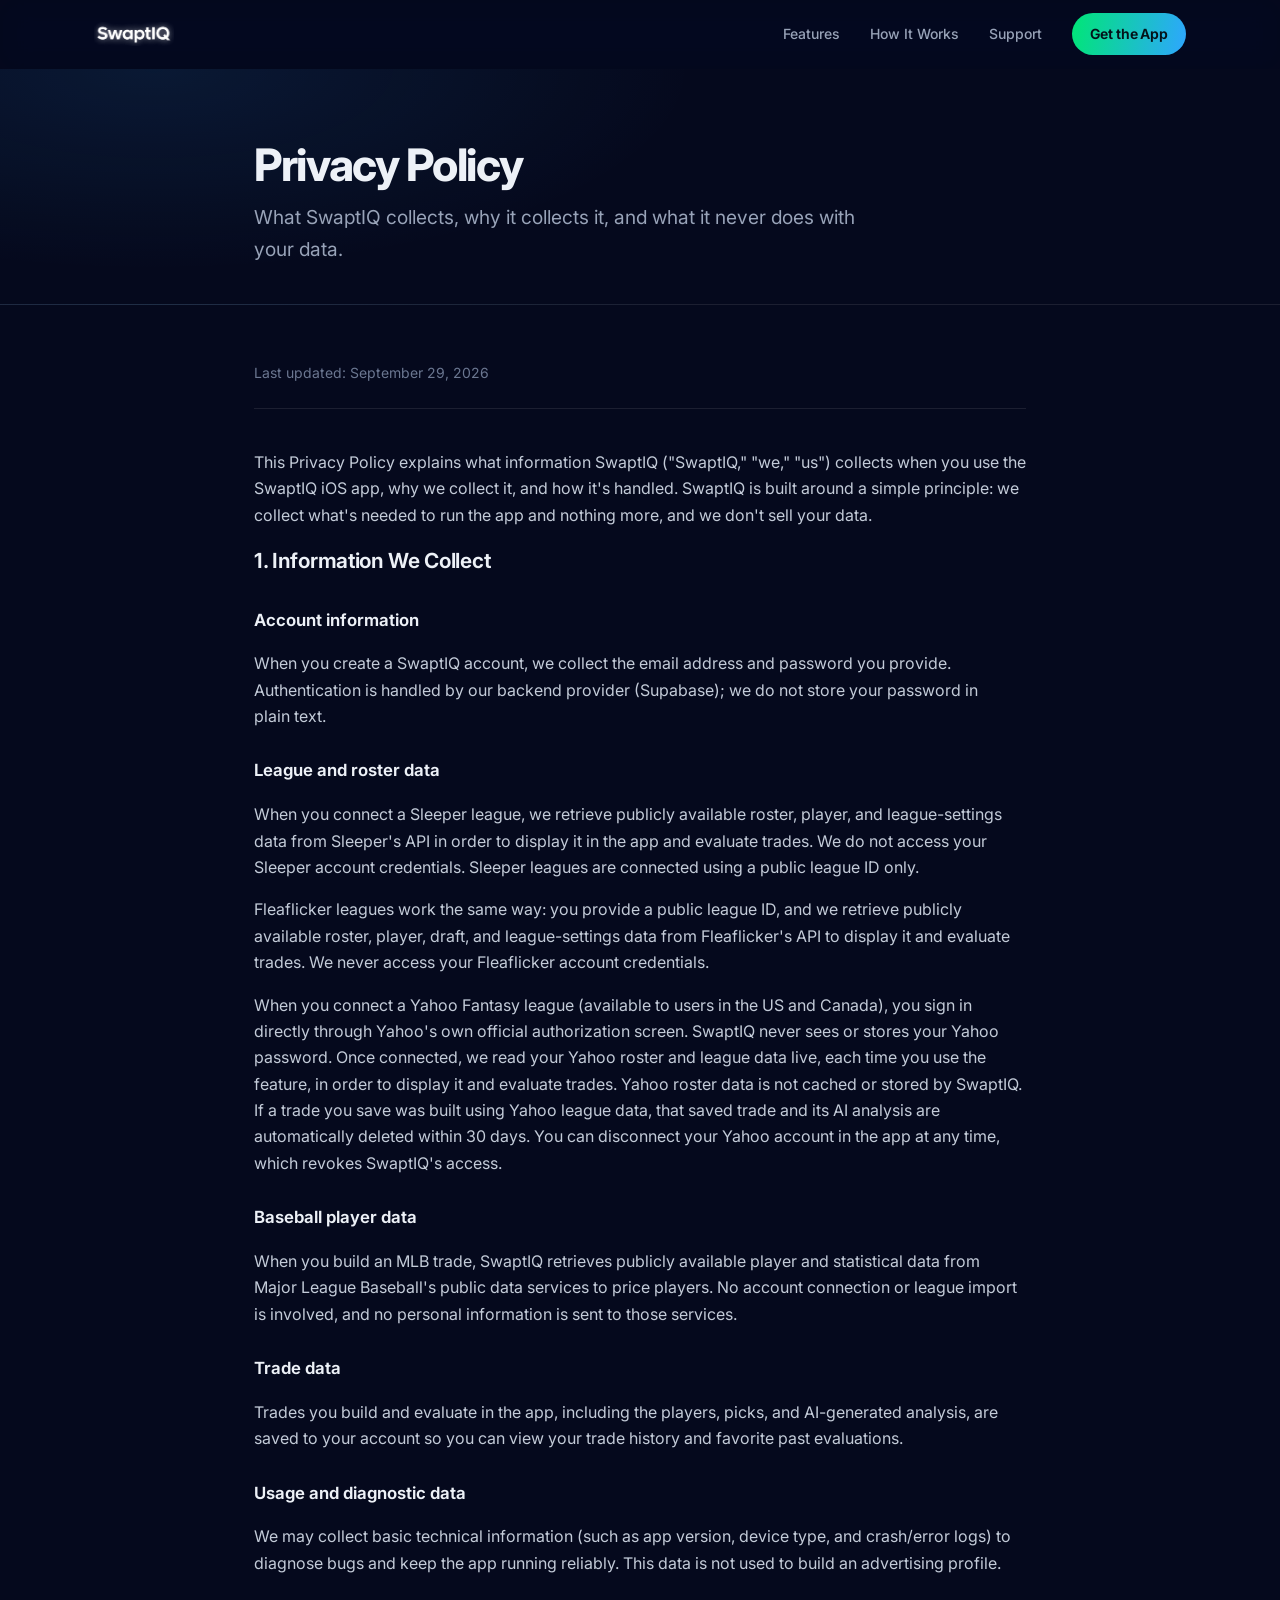
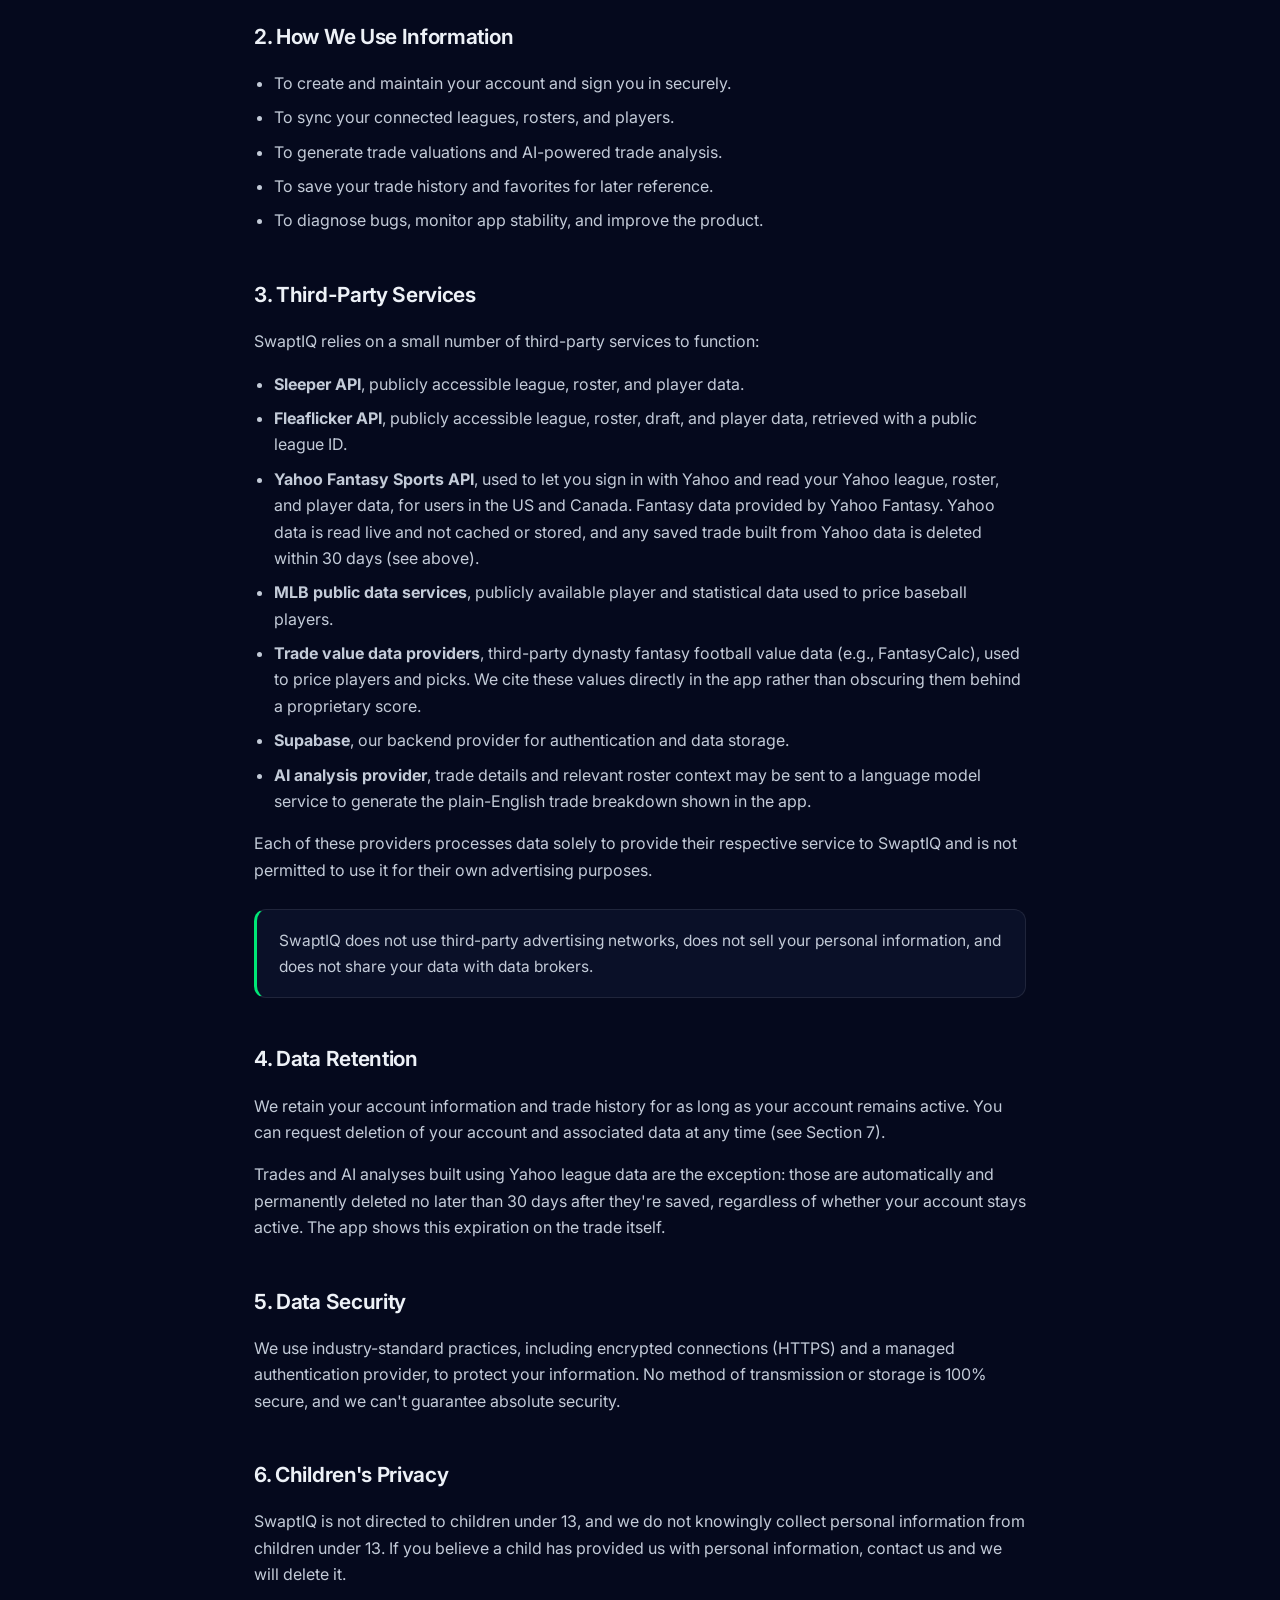
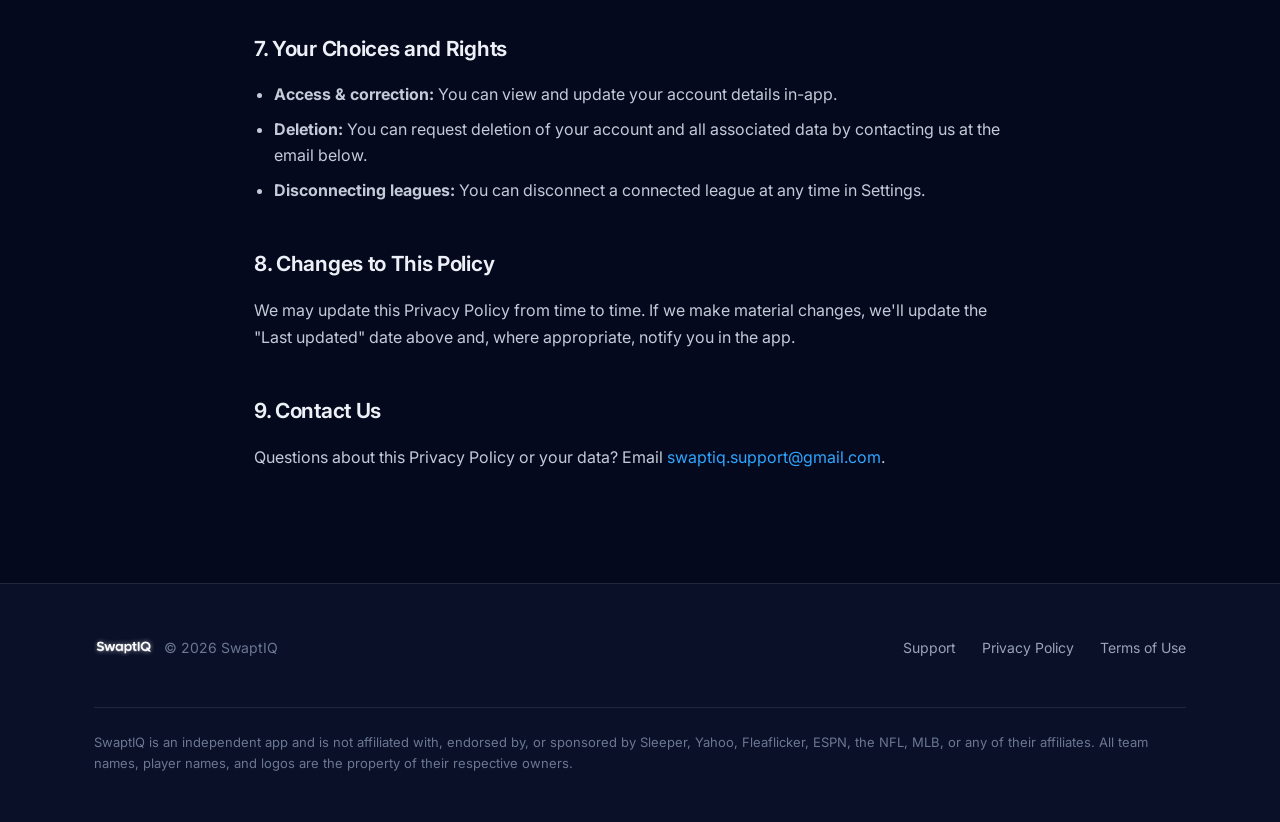
==== commit 90307bb7: "Remove references to the Yahoo data agreement from the privacy policy" ====
--- a/privacy.html
+++ b/privacy.html
@@ -8,15 +8,15 @@
 <link rel="icon" type="image/png" href="assets/favicon-32.png">
 <link rel="apple-touch-icon" href="assets/apple-touch-icon.png">
 <meta name="theme-color" content="#05091d">
-<link rel="canonical" href="https://swaptiq.app/privacy.html">
+<link rel="canonical" href="https://drewspagna1.github.io/SwaptIQ-Web/privacy.html">
 <meta property="og:type" content="website">
 <meta property="og:site_name" content="SwaptIQ">
 <meta property="og:title" content="Privacy Policy — SwaptIQ">
 <meta property="og:description" content="What data SwaptIQ collects, why, and how it is handled.">
-<meta property="og:url" content="https://swaptiq.app/privacy.html">
-<meta property="og:image" content="https://swaptiq.app/assets/og-card.png">
+<meta property="og:url" content="https://drewspagna1.github.io/SwaptIQ-Web/privacy.html">
+<meta property="og:image" content="https://drewspagna1.github.io/SwaptIQ-Web/assets/og-card.png">
 <meta name="twitter:card" content="summary_large_image">
-<meta name="twitter:image" content="https://swaptiq.app/assets/og-card.png">
+<meta name="twitter:image" content="https://drewspagna1.github.io/SwaptIQ-Web/assets/og-card.png">
 <link rel="preconnect" href="https://fonts.googleapis.com">
 <link rel="preconnect" href="https://fonts.gstatic.com" crossorigin>
 <link href="https://fonts.googleapis.com/css2?family=Inter:wght@400;500;600;700;750&display=swap" rel="stylesheet">
@@ -53,7 +53,7 @@
   </section>
 
   <div class="legal">
-    <p class="updated">Last updated: September 3, 2026</p>
+    <p class="updated">Last updated: September 29, 2026</p>
 
     <p>This Privacy Policy explains what information SwaptIQ ("SwaptIQ," "we," "us") collects when you use the SwaptIQ iOS app, why we collect it, and how it's handled. SwaptIQ is built around a simple principle: we collect what's needed to run the app and nothing more, and we don't sell your data.</p>
 
@@ -65,7 +65,7 @@
     <h3>League and roster data</h3>
     <p>When you connect a Sleeper league, we retrieve publicly available roster, player, and league-settings data from Sleeper's API in order to display it in the app and evaluate trades. We do not access your Sleeper account credentials. Sleeper leagues are connected using a public league ID only.</p>
     <p>Fleaflicker leagues work the same way: you provide a public league ID, and we retrieve publicly available roster, player, draft, and league-settings data from Fleaflicker's API to display it and evaluate trades. We never access your Fleaflicker account credentials.</p>
-    <p>When you connect a Yahoo Fantasy league (available to users in the US and Canada), you sign in directly through Yahoo's own official authorization screen. SwaptIQ never sees or stores your Yahoo password. Once connected, we read your Yahoo roster and league data live, each time you use the feature, in order to display it and evaluate trades. Yahoo roster data is not cached or stored by SwaptIQ. If a trade you save was built using Yahoo league data, that saved trade and its AI analysis are automatically deleted after 30 days, per our data agreement with Yahoo. You can disconnect your Yahoo account in the app at any time, which revokes SwaptIQ's access.</p>
+    <p>When you connect a Yahoo Fantasy league (available to users in the US and Canada), you sign in directly through Yahoo's own official authorization screen. SwaptIQ never sees or stores your Yahoo password. Once connected, we read your Yahoo roster and league data live, each time you use the feature, in order to display it and evaluate trades. Yahoo roster data is not cached or stored by SwaptIQ. If a trade you save was built using Yahoo league data, that saved trade and its AI analysis are automatically deleted within 30 days. You can disconnect your Yahoo account in the app at any time, which revokes SwaptIQ's access.</p>
 
     <h3>Baseball player data</h3>
     <p>When you build an MLB trade, SwaptIQ retrieves publicly available player and statistical data from Major League Baseball's public data services to price players. No account connection or league import is involved, and no personal information is sent to those services.</p>
@@ -104,7 +104,7 @@
 
     <h2>4. Data Retention</h2>
     <p>We retain your account information and trade history for as long as your account remains active. You can request deletion of your account and associated data at any time (see Section 7).</p>
-    <p>Trades and AI analyses built using Yahoo league data are the exception: those are automatically and permanently deleted no later than 30 days after they're saved, regardless of whether your account stays active, per our data agreement with Yahoo. The app shows this expiration on the trade itself.</p>
+    <p>Trades and AI analyses built using Yahoo league data are the exception: those are automatically and permanently deleted no later than 30 days after they're saved, regardless of whether your account stays active. The app shows this expiration on the trade itself.</p>
 
     <h2>5. Data Security</h2>
     <p>We use industry-standard practices, including encrypted connections (HTTPS) and a managed authentication provider, to protect your information. No method of transmission or storage is 100% secure, and we can't guarantee absolute security.</p>
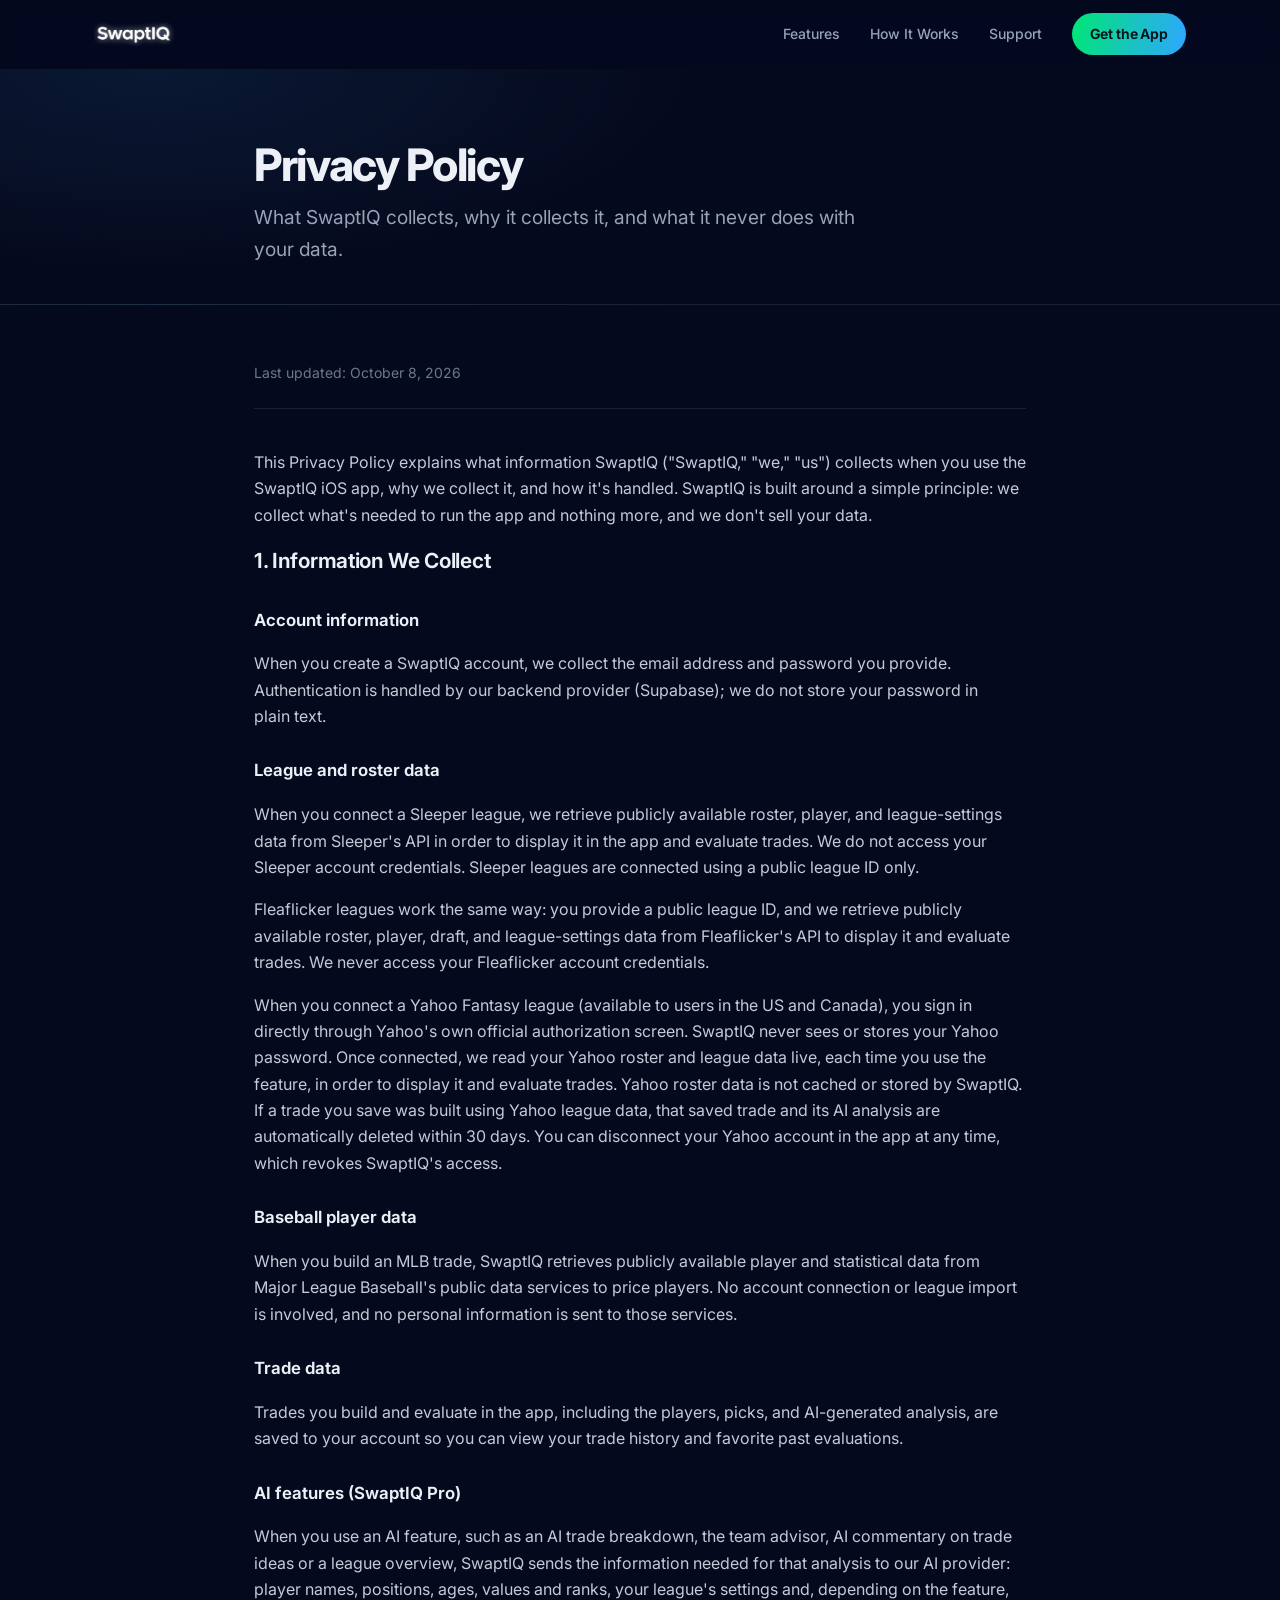
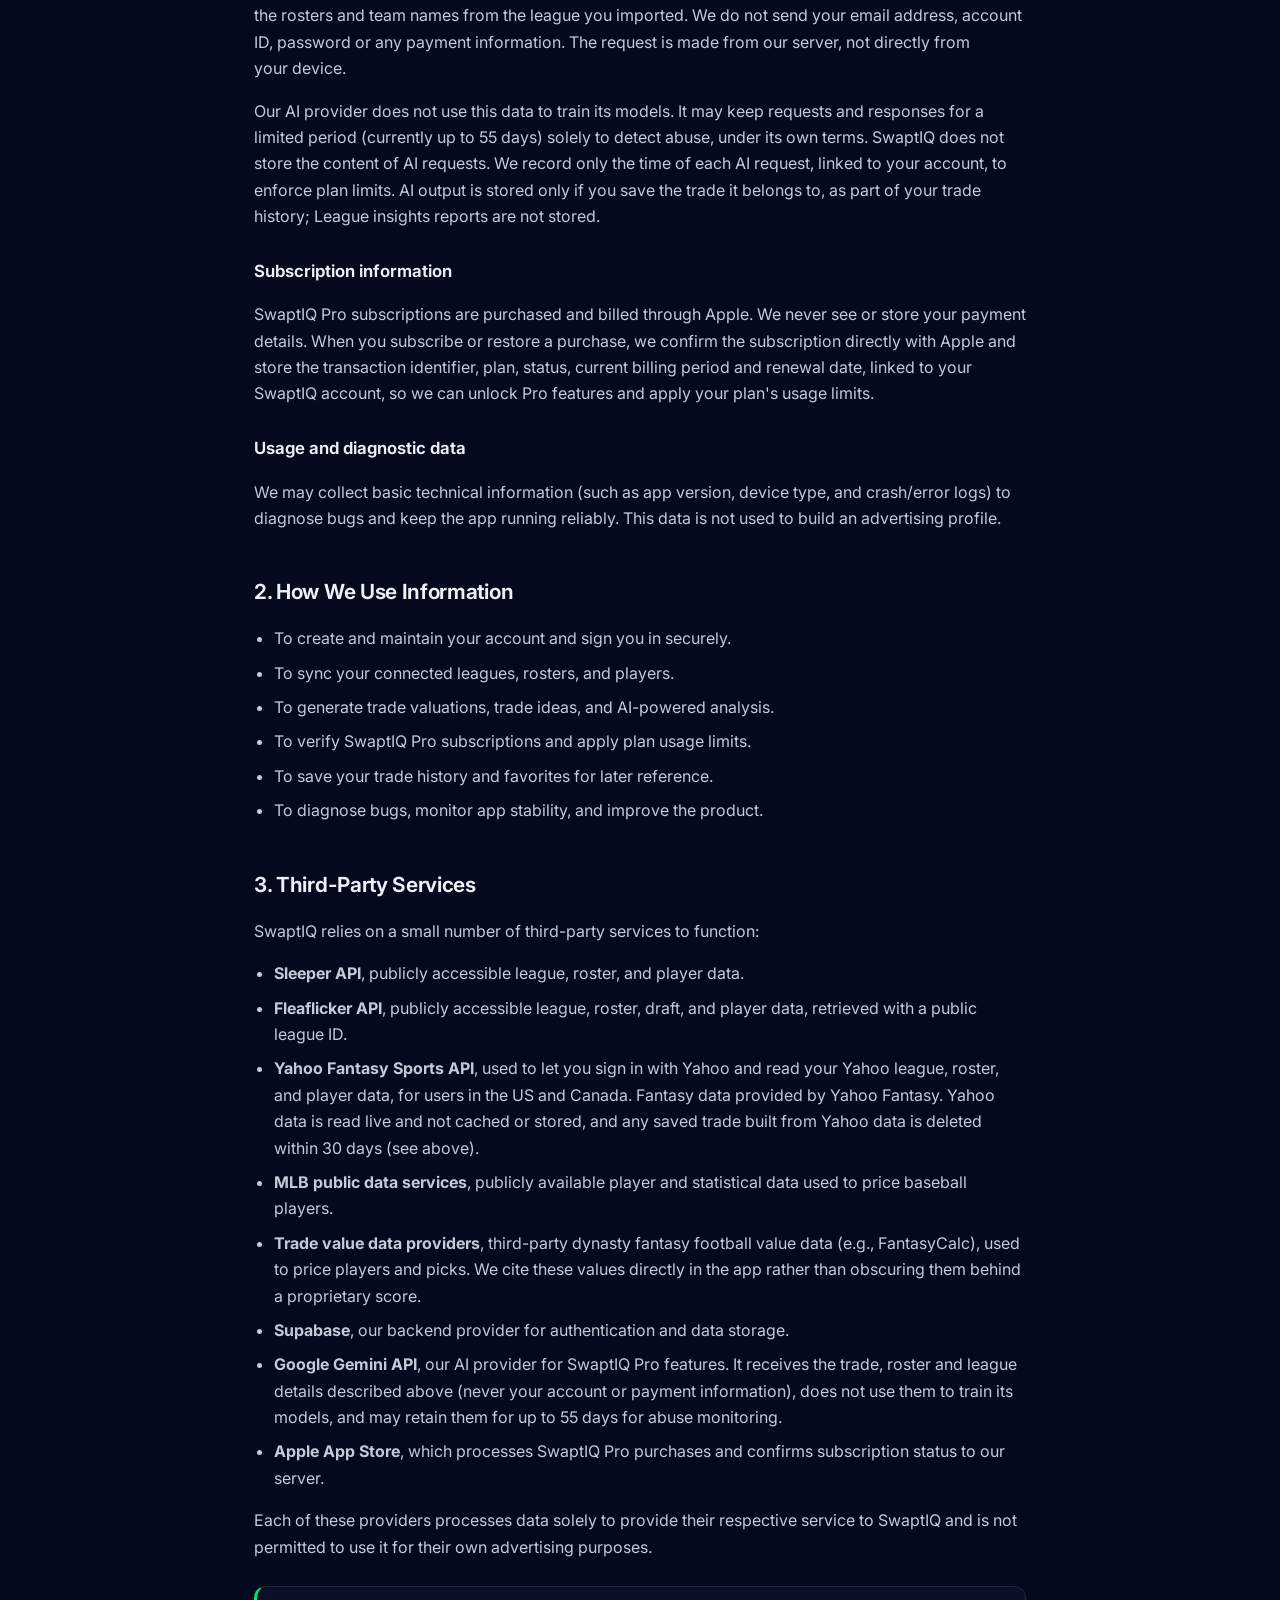
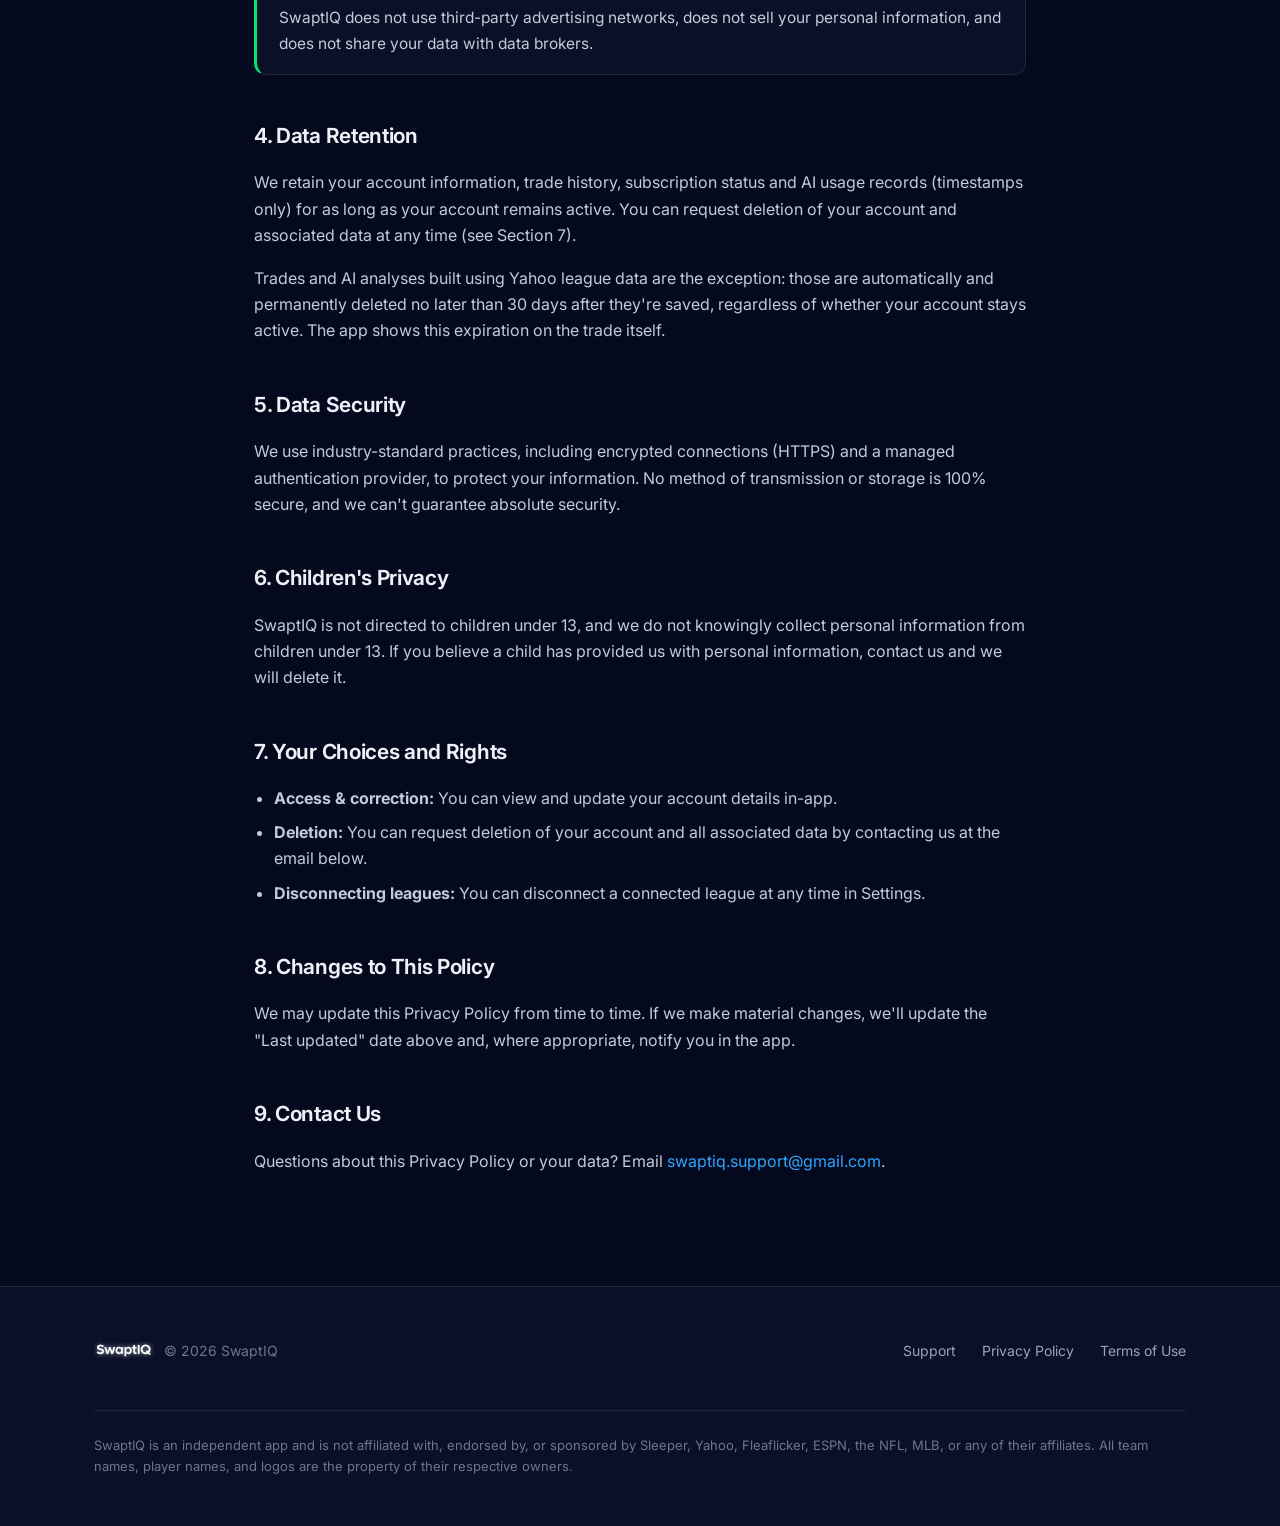
==== commit 076a12b4: "Add League insights and SwaptIQ Pro to the site Landing page section with pricing, Pro and league se" ====
--- a/privacy.html
+++ b/privacy.html
@@ -3,7 +3,7 @@
 <head>
 <meta charset="UTF-8">
 <meta name="viewport" content="width=device-width, initial-scale=1.0">
-<title>Privacy Policy — SwaptIQ</title>
+<title>Privacy Policy | SwaptIQ</title>
 <meta name="description" content="SwaptIQ's privacy policy: what data we collect, why, and how it's used.">
 <link rel="icon" type="image/png" href="assets/favicon-32.png">
 <link rel="apple-touch-icon" href="assets/apple-touch-icon.png">
@@ -11,7 +11,7 @@
 <link rel="canonical" href="https://drewspagna1.github.io/SwaptIQ-Web/privacy.html">
 <meta property="og:type" content="website">
 <meta property="og:site_name" content="SwaptIQ">
-<meta property="og:title" content="Privacy Policy — SwaptIQ">
+<meta property="og:title" content="Privacy Policy | SwaptIQ">
 <meta property="og:description" content="What data SwaptIQ collects, why, and how it is handled.">
 <meta property="og:url" content="https://drewspagna1.github.io/SwaptIQ-Web/privacy.html">
 <meta property="og:image" content="https://drewspagna1.github.io/SwaptIQ-Web/assets/og-card.png">
@@ -53,7 +53,7 @@
   </section>
 
   <div class="legal">
-    <p class="updated">Last updated: September 29, 2026</p>
+    <p class="updated">Last updated: October 8, 2026</p>
 
     <p>This Privacy Policy explains what information SwaptIQ ("SwaptIQ," "we," "us") collects when you use the SwaptIQ iOS app, why we collect it, and how it's handled. SwaptIQ is built around a simple principle: we collect what's needed to run the app and nothing more, and we don't sell your data.</p>
 
@@ -73,6 +73,13 @@
     <h3>Trade data</h3>
     <p>Trades you build and evaluate in the app, including the players, picks, and AI-generated analysis, are saved to your account so you can view your trade history and favorite past evaluations.</p>
 
+    <h3>AI features (SwaptIQ Pro)</h3>
+    <p>When you use an AI feature, such as an AI trade breakdown, the team advisor, AI commentary on trade ideas or a league overview, SwaptIQ sends the information needed for that analysis to our AI provider: player names, positions, ages, values and ranks, your league's settings and, depending on the feature, the rosters and team names from the league you imported. We do not send your email address, account ID, password or any payment information. The request is made from our server, not directly from your device.</p>
+    <p>Our AI provider does not use this data to train its models. It may keep requests and responses for a limited period (currently up to 55 days) solely to detect abuse, under its own terms. SwaptIQ does not store the content of AI requests. We record only the time of each AI request, linked to your account, to enforce plan limits. AI output is stored only if you save the trade it belongs to, as part of your trade history; League insights reports are not stored.</p>
+
+    <h3>Subscription information</h3>
+    <p>SwaptIQ Pro subscriptions are purchased and billed through Apple. We never see or store your payment details. When you subscribe or restore a purchase, we confirm the subscription directly with Apple and store the transaction identifier, plan, status, current billing period and renewal date, linked to your SwaptIQ account, so we can unlock Pro features and apply your plan's usage limits.</p>
+
     <h3>Usage and diagnostic data</h3>
     <p>We may collect basic technical information (such as app version, device type, and crash/error logs) to diagnose bugs and keep the app running reliably. This data is not used to build an advertising profile.</p>
 
@@ -80,7 +87,8 @@
     <ul>
       <li>To create and maintain your account and sign you in securely.</li>
       <li>To sync your connected leagues, rosters, and players.</li>
-      <li>To generate trade valuations and AI-powered trade analysis.</li>
+      <li>To generate trade valuations, trade ideas, and AI-powered analysis.</li>
+      <li>To verify SwaptIQ Pro subscriptions and apply plan usage limits.</li>
       <li>To save your trade history and favorites for later reference.</li>
       <li>To diagnose bugs, monitor app stability, and improve the product.</li>
     </ul>
@@ -94,7 +102,8 @@
       <li><strong>MLB public data services</strong>, publicly available player and statistical data used to price baseball players.</li>
       <li><strong>Trade value data providers</strong>, third-party dynasty fantasy football value data (e.g., FantasyCalc), used to price players and picks. We cite these values directly in the app rather than obscuring them behind a proprietary score.</li>
       <li><strong>Supabase</strong>, our backend provider for authentication and data storage.</li>
-      <li><strong>AI analysis provider</strong>, trade details and relevant roster context may be sent to a language model service to generate the plain-English trade breakdown shown in the app.</li>
+      <li><strong>Google Gemini API</strong>, our AI provider for SwaptIQ Pro features. It receives the trade, roster and league details described above (never your account or payment information), does not use them to train its models, and may retain them for up to 55 days for abuse monitoring.</li>
+      <li><strong>Apple App Store</strong>, which processes SwaptIQ Pro purchases and confirms subscription status to our server.</li>
     </ul>
     <p>Each of these providers processes data solely to provide their respective service to SwaptIQ and is not permitted to use it for their own advertising purposes.</p>
 
@@ -103,7 +112,7 @@
     </div>
 
     <h2>4. Data Retention</h2>
-    <p>We retain your account information and trade history for as long as your account remains active. You can request deletion of your account and associated data at any time (see Section 7).</p>
+    <p>We retain your account information, trade history, subscription status and AI usage records (timestamps only) for as long as your account remains active. You can request deletion of your account and associated data at any time (see Section 7).</p>
     <p>Trades and AI analyses built using Yahoo league data are the exception: those are automatically and permanently deleted no later than 30 days after they're saved, regardless of whether your account stays active. The app shows this expiration on the trade itself.</p>
 
     <h2>5. Data Security</h2>
--- a/assets/style.css
+++ b/assets/style.css
@@ -899,3 +899,36 @@
     transition-duration: 0.01ms !important;
   }
 }
+
+/* League insights & Pro section (2026-10) */
+.tag {
+  display: inline-block;
+  font-size: var(--fs-micro);
+  font-weight: 600;
+  letter-spacing: 0.04em;
+  text-transform: uppercase;
+  padding: 3px 9px;
+  border-radius: 999px;
+  margin-bottom: 10px;
+  color: var(--green);
+  background: rgba(0, 230, 118, 0.12);
+}
+.tag.tag-pro {
+  color: var(--cyan);
+  background: rgba(46, 166, 255, 0.14);
+}
+.price-card .price {
+  font-size: 30px;
+  font-weight: 750;
+  margin: 4px 0 6px;
+  color: var(--text);
+}
+.price-card .price span {
+  font-size: 15px;
+  font-weight: 500;
+  opacity: 0.7;
+}
+#pro .hero-note {
+  text-align: center;
+  margin-top: 22px;
+}
